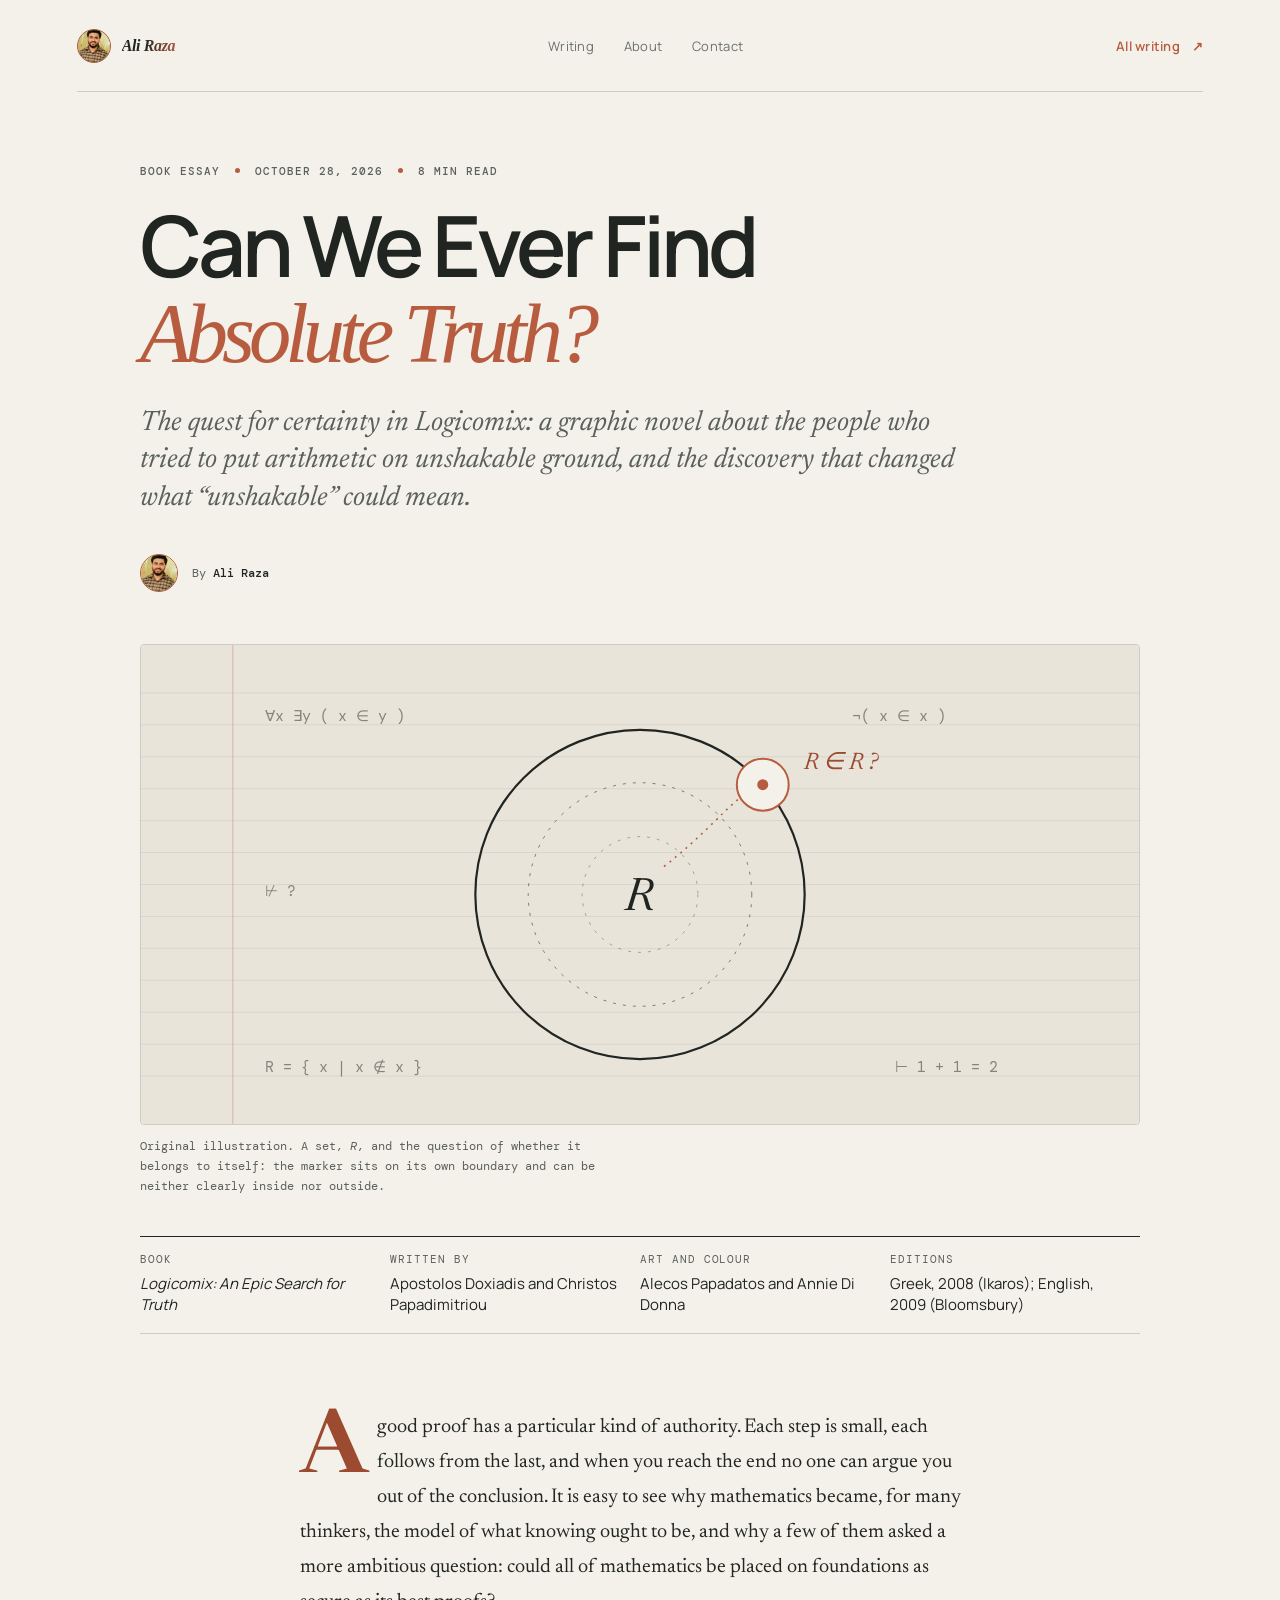
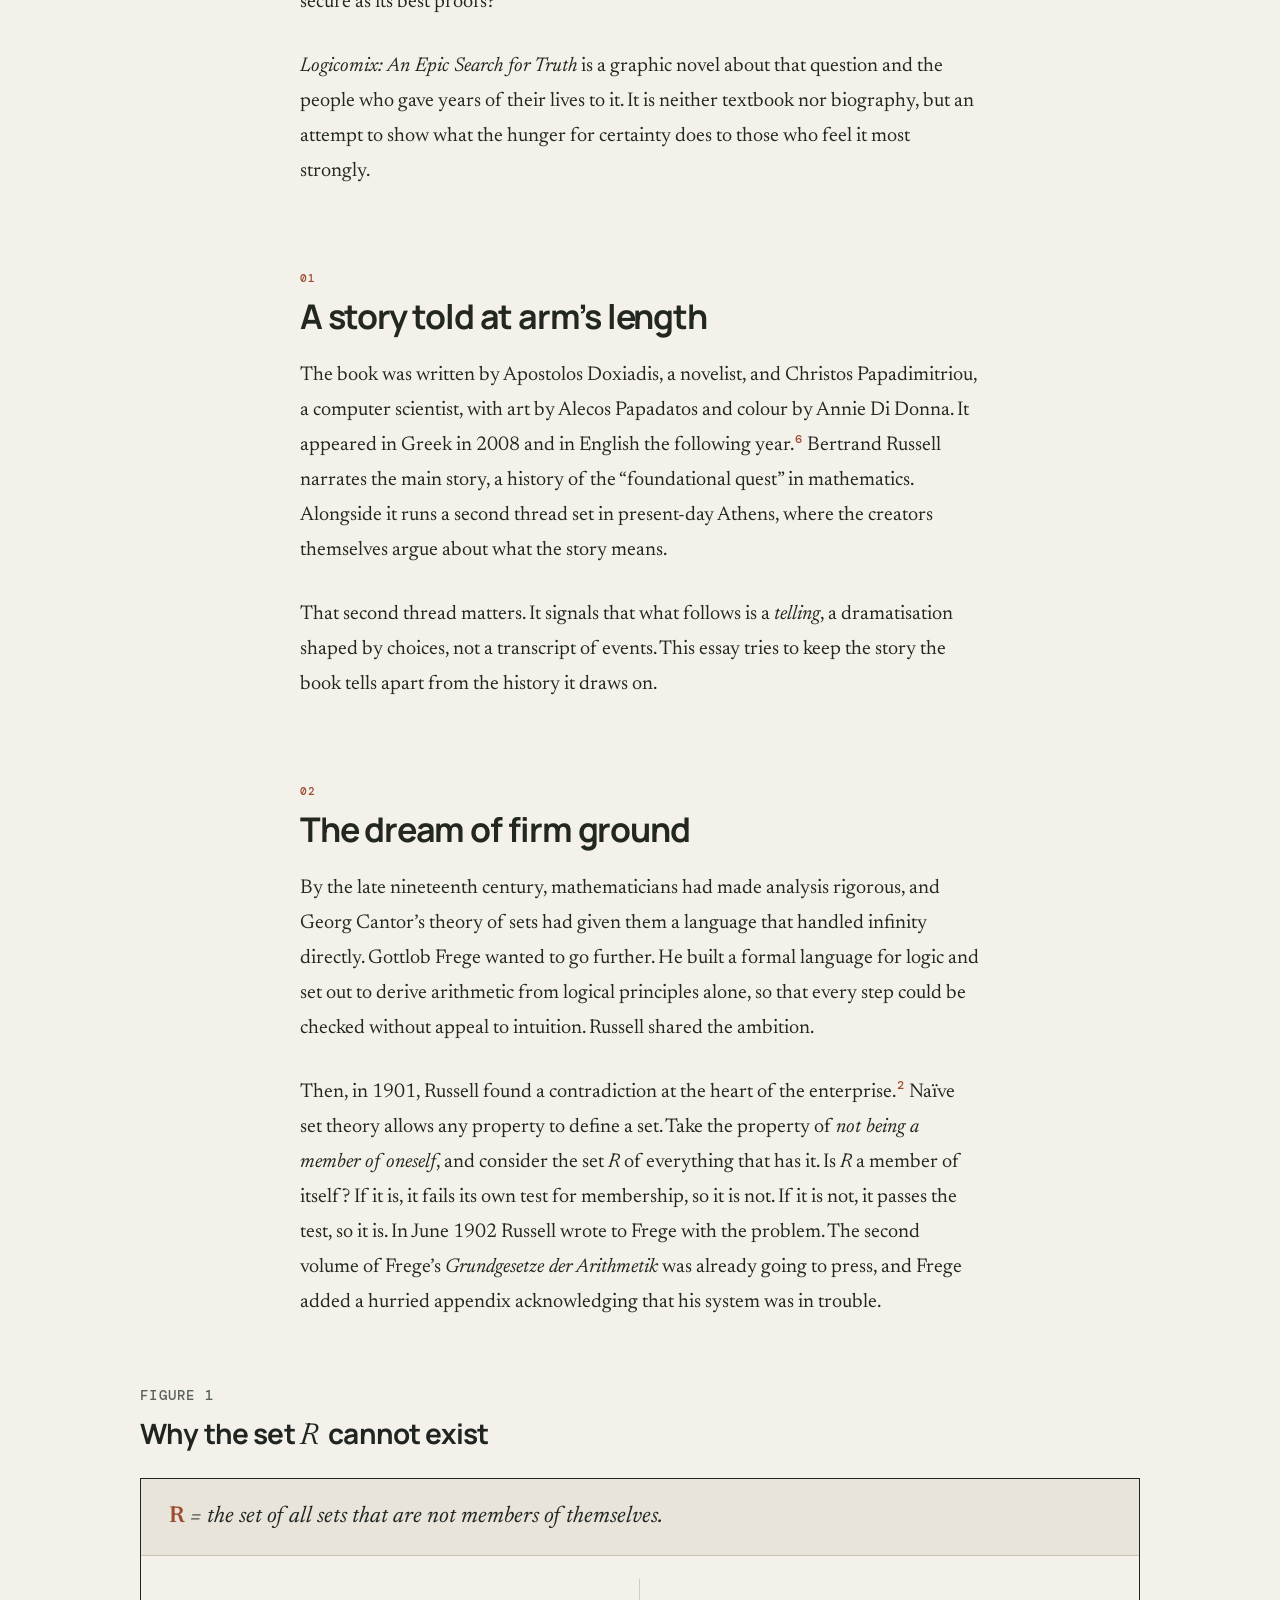
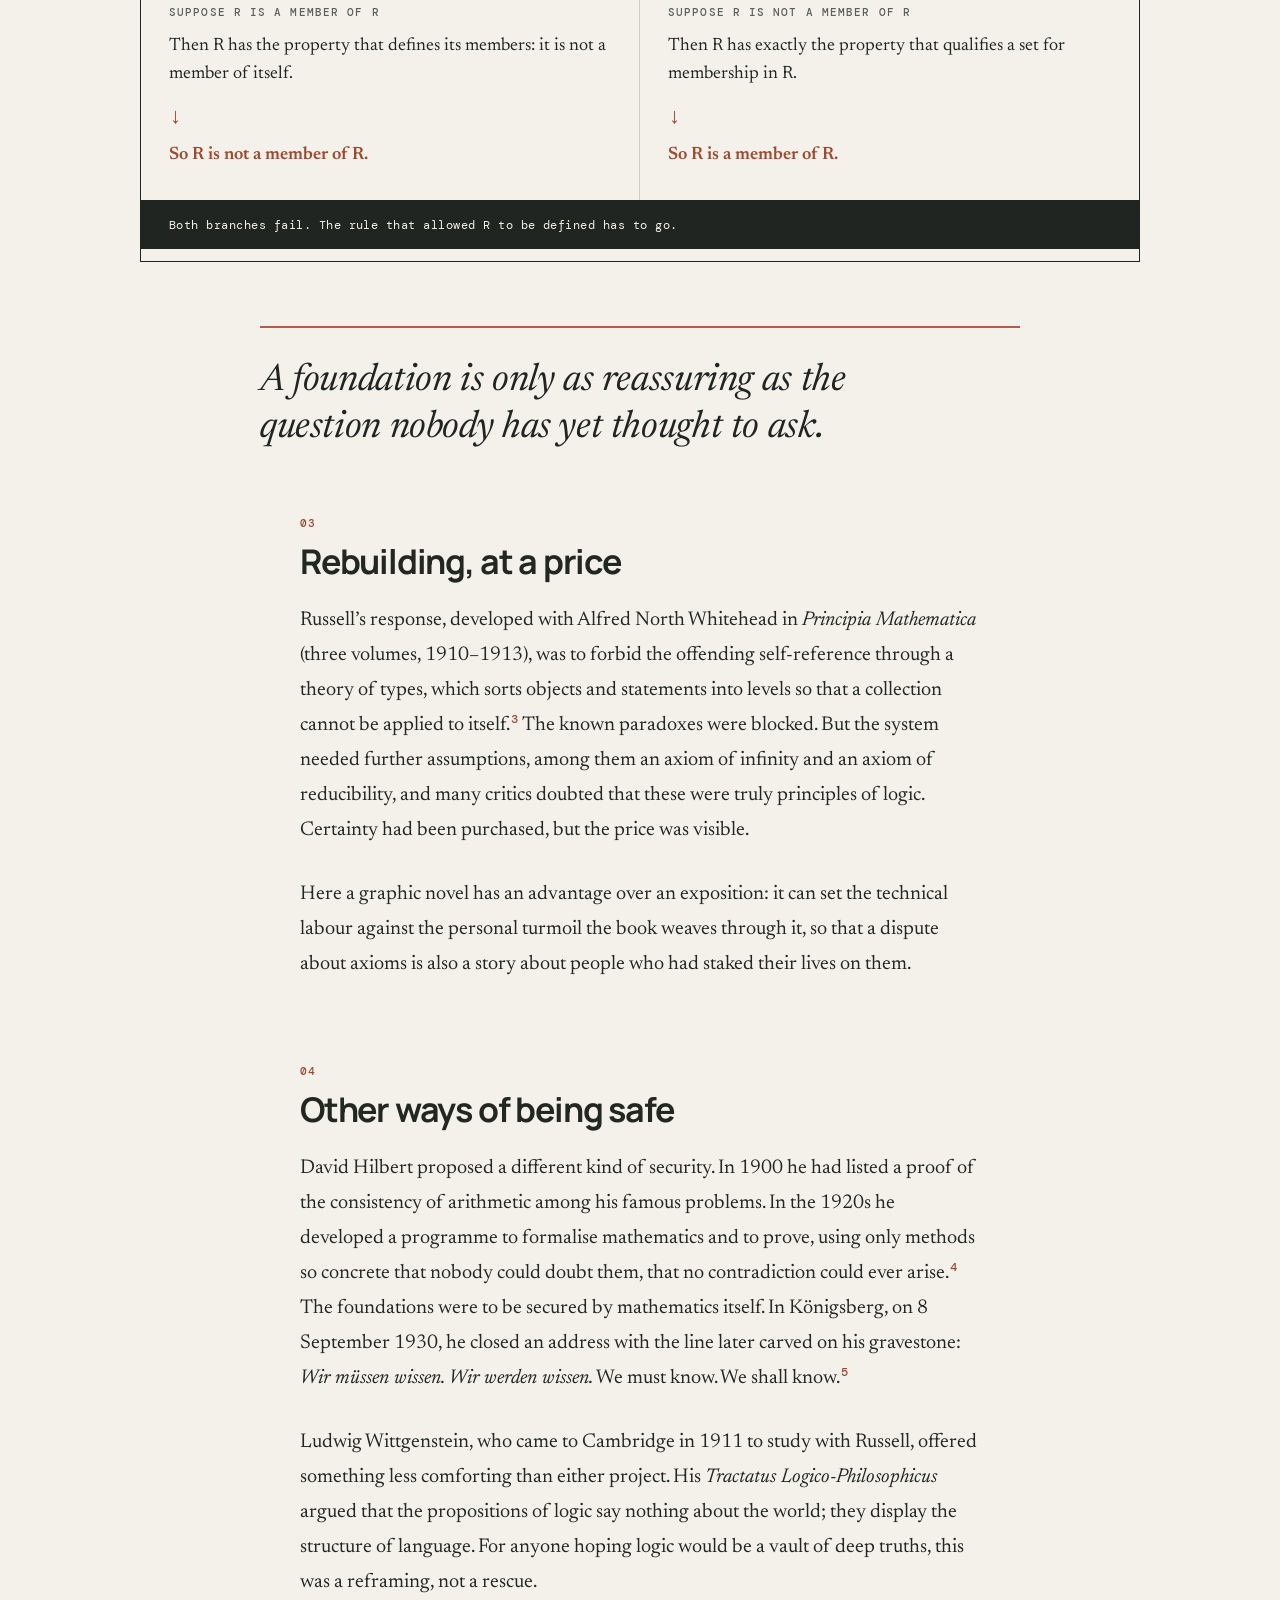
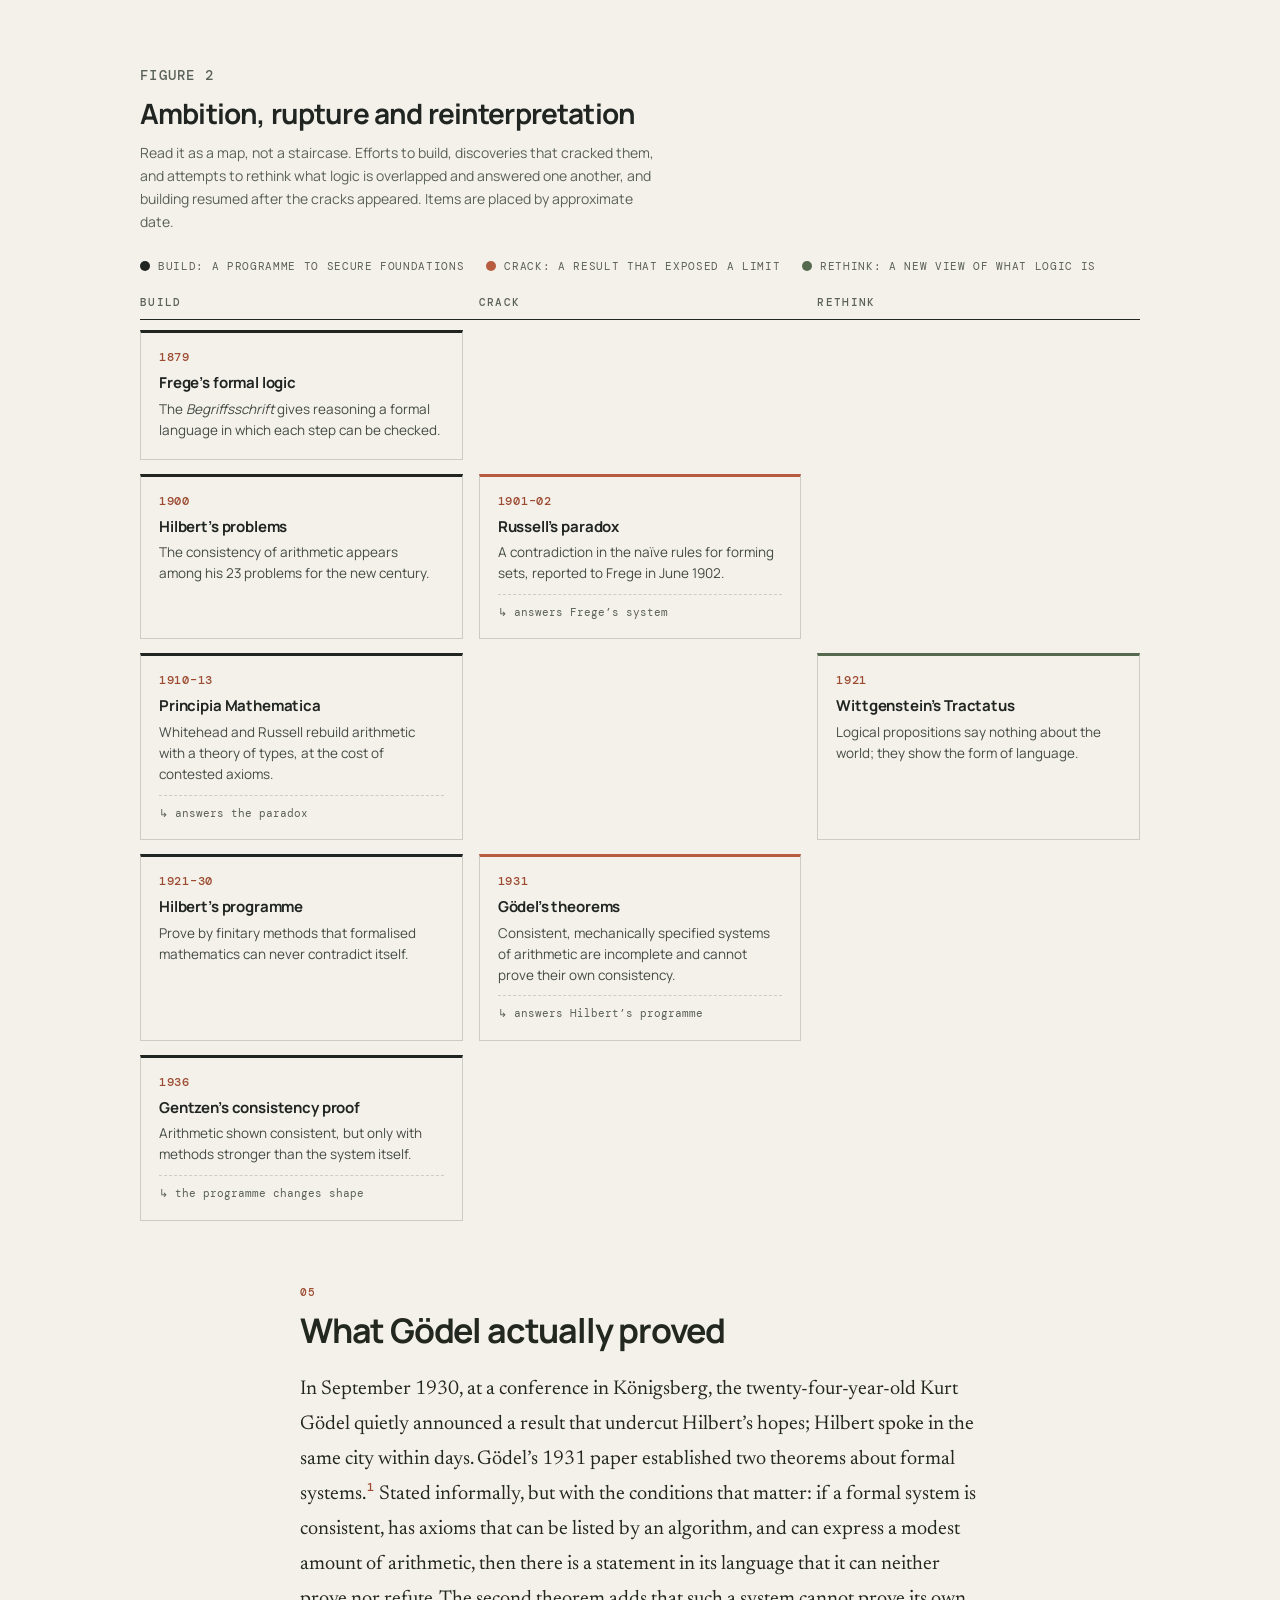
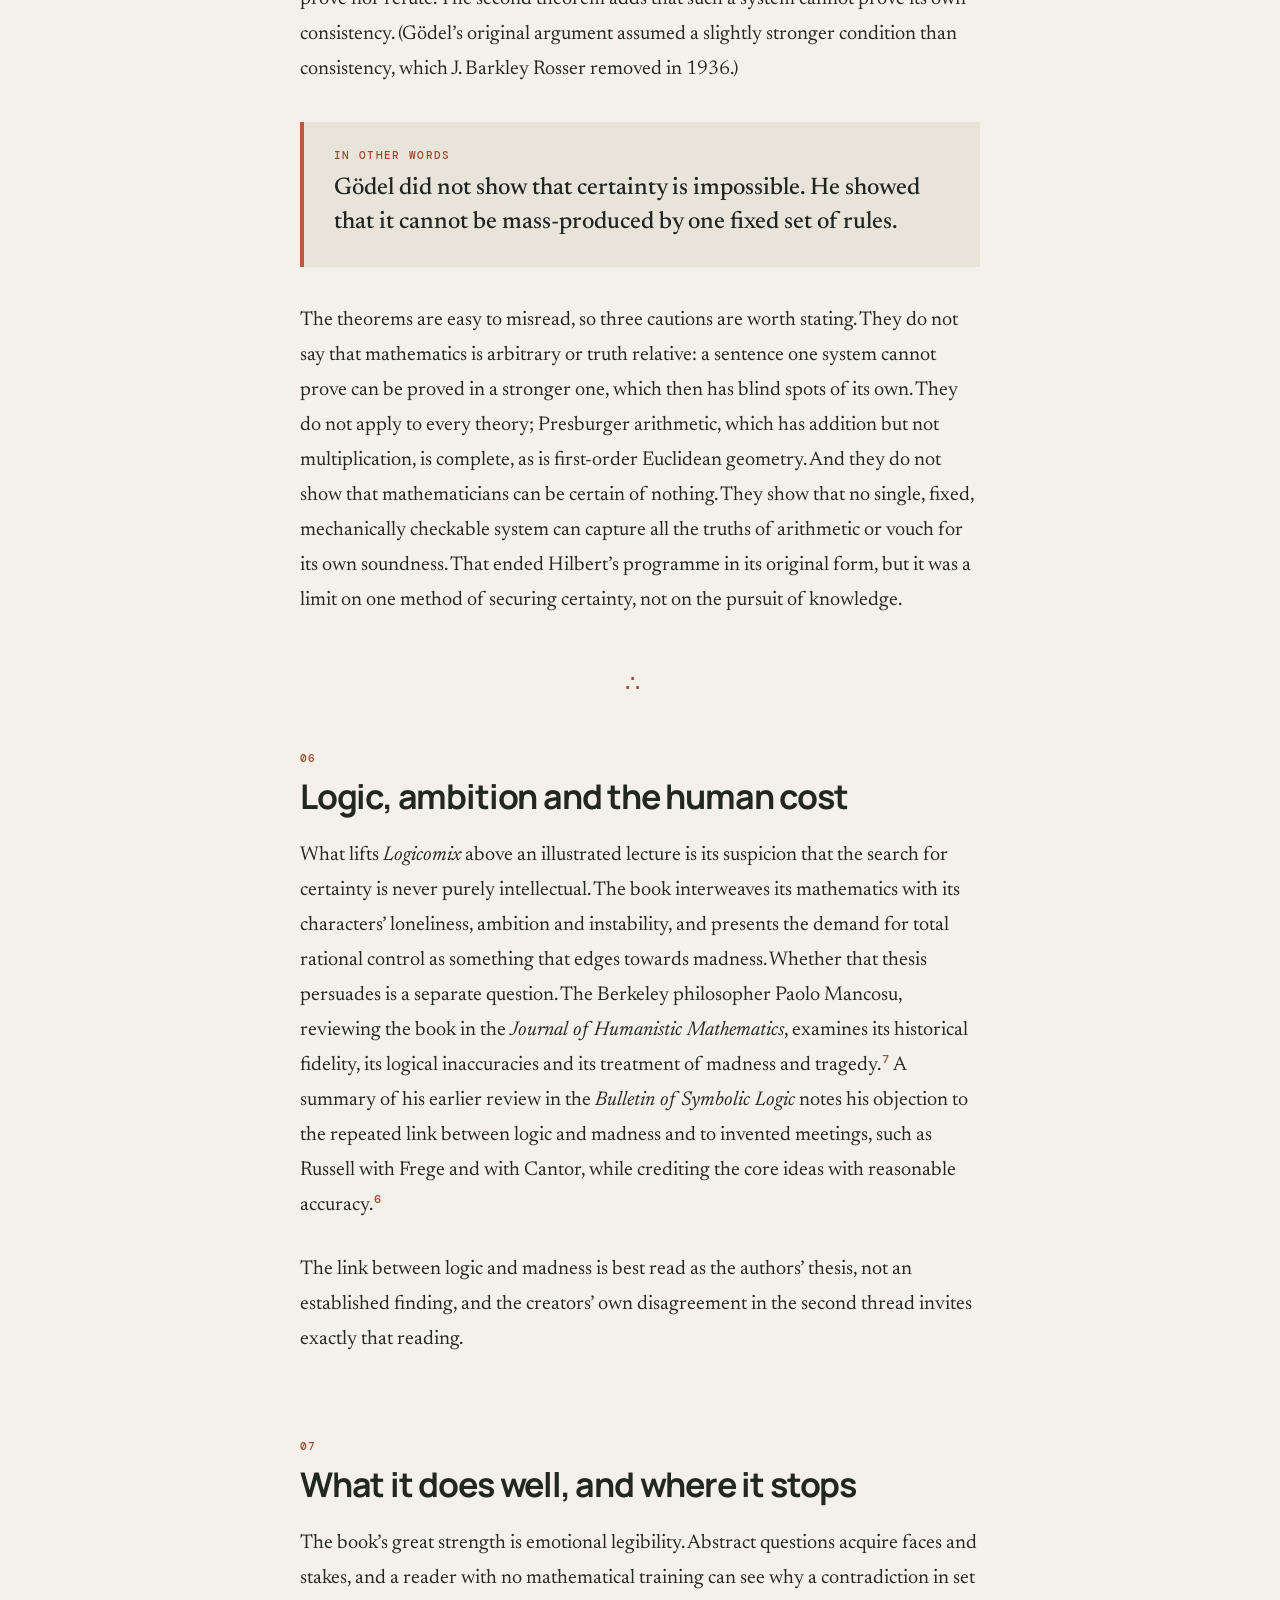
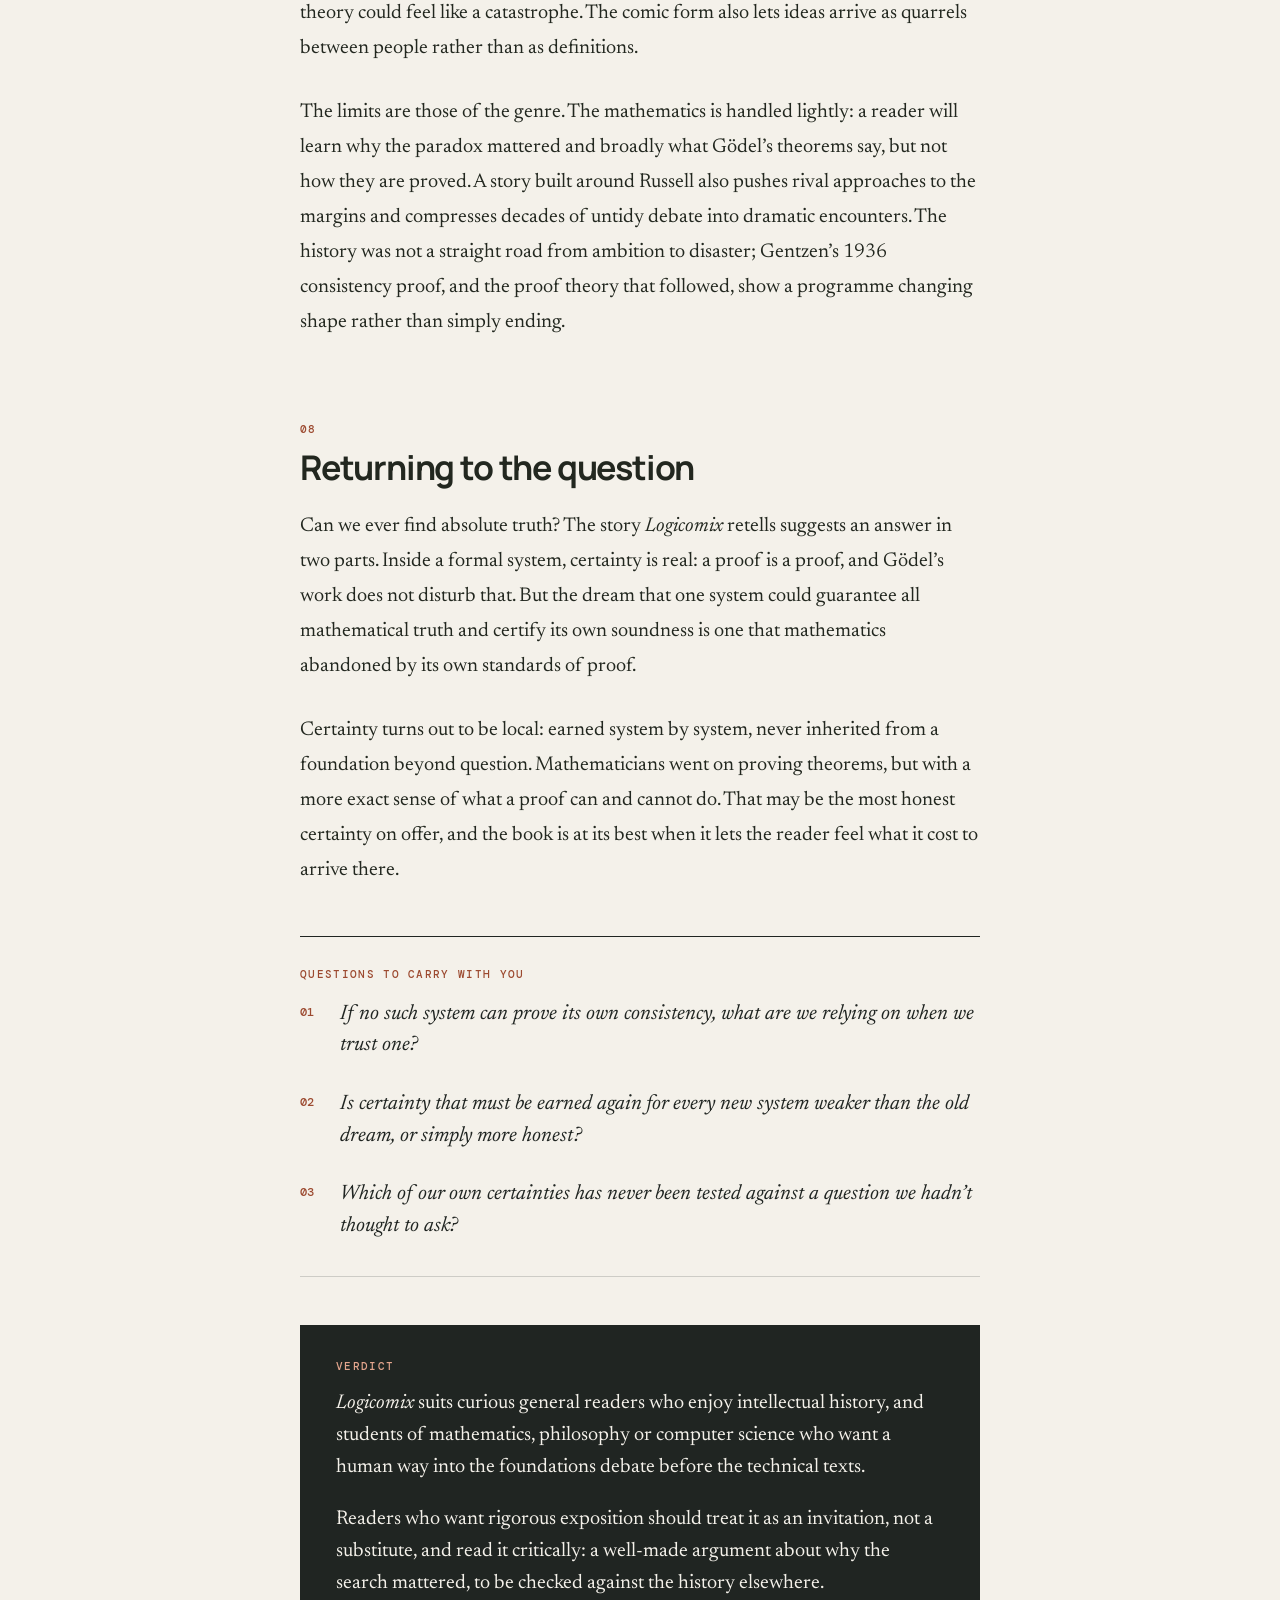
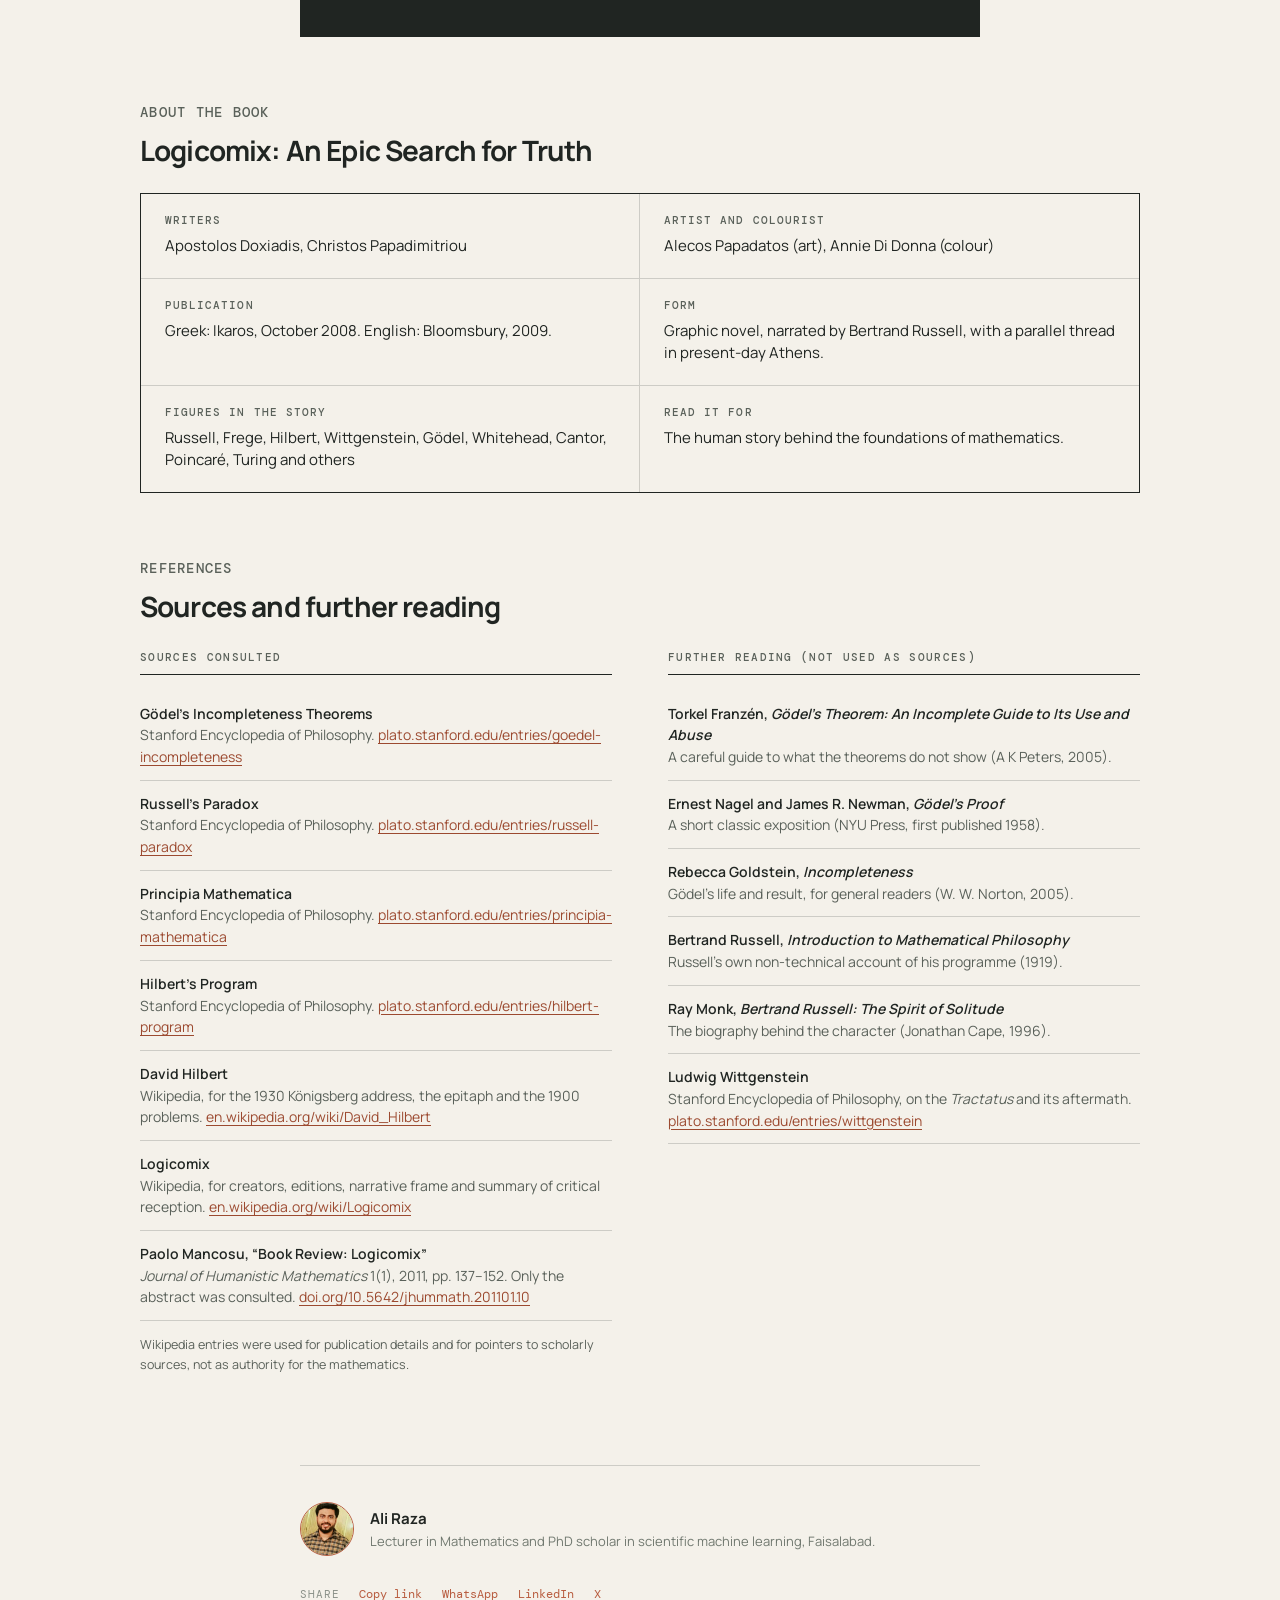
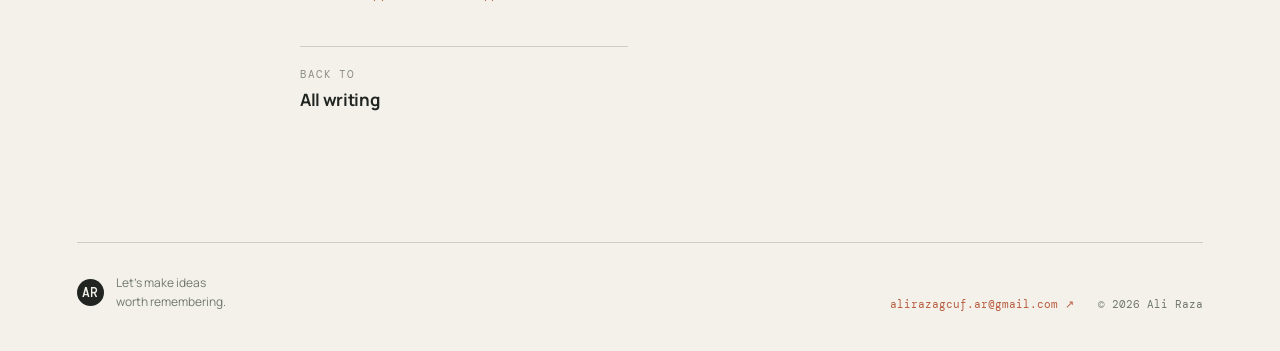
==== writing/logicomix-search-for-truth/index.html @ 03c81878 "Add reading view, first essay (Logicomix), and fix publishing - Dedicated reading page with shareabl" ====
<!doctype html>
<html lang="en">
<head>
  <meta charset="UTF-8" />
  <meta name="viewport" content="width=device-width, initial-scale=1.0" />
  <title>Can We Ever Find Absolute Truth? The Quest for Certainty in Logicomix | Ali Raza</title>
  <meta name="description" content="An essay on Logicomix: how the search for unshakable foundations in mathematics led from Frege and Russell to Hilbert and Gödel, and what the story says about certainty." />
  <meta name="author" content="Ali Raza" />
  <link rel="canonical" href="https://alirazatech.me/writing/logicomix-search-for-truth/" />
  <meta property="og:type" content="article" />
  <meta property="og:site_name" content="Ali Raza" />
  <meta property="og:title" content="Can We Ever Find Absolute Truth? The Quest for Certainty in Logicomix" />
  <meta property="og:description" content="How the search for unshakable foundations in mathematics led from Frege and Russell to Hilbert and Gödel, and what the story says about certainty." />
  <meta property="og:url" content="https://alirazatech.me/writing/logicomix-search-for-truth/" />
  <meta property="og:image" content="https://alirazatech.me/writing/logicomix-search-for-truth/og.png" />
  <meta property="og:image:width" content="1200" />
  <meta property="og:image:height" content="630" />
  <meta property="og:image:alt" content="A large circle labelled R with a small marker sitting exactly on its boundary, beside the title of the essay." />
  <meta property="article:published_time" content="2026-10-28" />
  <meta property="article:author" content="Ali Raza" />
  <meta name="twitter:card" content="summary_large_image" />
  <meta name="twitter:title" content="Can We Ever Find Absolute Truth? The Quest for Certainty in Logicomix" />
  <meta name="twitter:description" content="How the search for unshakable foundations in mathematics led from Frege and Russell to Hilbert and Gödel, and what the story says about certainty." />
  <meta name="twitter:image" content="https://alirazatech.me/writing/logicomix-search-for-truth/og.png" />
  <script type="application/ld+json">
  {
    "@context": "https://schema.org",
    "@type": "Article",
    "headline": "Can We Ever Find Absolute Truth? The Quest for Certainty in Logicomix",
    "description": "An essay on Logicomix and the search for firm foundations in mathematics.",
    "datePublished": "2026-10-28",
    "inLanguage": "en",
    "author": { "@type": "Person", "name": "Ali Raza", "url": "https://alirazatech.me/" },
    "image": "https://alirazatech.me/writing/logicomix-search-for-truth/og.png",
    "mainEntityOfPage": "https://alirazatech.me/writing/logicomix-search-for-truth/",
    "about": {
      "@type": "Book",
      "name": "Logicomix: An Epic Search for Truth",
      "author": [
        { "@type": "Person", "name": "Apostolos Doxiadis" },
        { "@type": "Person", "name": "Christos Papadimitriou" }
      ]
    }
  }
  </script>
  <link rel="preconnect" href="https://fonts.googleapis.com" />
  <link rel="preconnect" href="https://fonts.gstatic.com" crossorigin />
  <link href="https://fonts.googleapis.com/css2?family=DM+Mono:wght@400;500&family=Manrope:wght@400;500;600;700&family=Newsreader:ital,opsz,wght@0,6..72,400;0,6..72,500;0,6..72,600;1,6..72,400;1,6..72,500&display=swap" rel="stylesheet" />
  <link rel="stylesheet" href="../../styles.css" />
  <link rel="stylesheet" href="../essay.css" />
</head>
<body>
  <a class="skip-link" href="#essay-article">Skip to the essay</a>
  <div class="read-progress" id="read-progress" aria-hidden="true"></div>
  <div class="page-shell">
    <header class="site-header">
      <a class="wordmark" href="../../" aria-label="Ali Raza home"><span class="header-avatar"><img src="../../profile.jpeg" alt="" /></span><span class="wordmark-name">Ali Raza</span></a>
      <nav class="site-nav" aria-label="Main navigation">
        <a href="../../#writing" aria-current="page">Writing</a>
        <a href="../../#about">About</a>
        <a href="../../#contact">Contact</a>
      </nav>
      <a class="header-link" href="../../#writing"><span>All writing</span><span aria-hidden="true">↗</span></a>
    </header>

    <main>
      <article class="essay" id="essay-article">
        <header class="essay-hero">
          <p class="eyebrow">Book essay <span class="dot"></span> <time datetime="2026-10-28">October 28, 2026</time> <span class="dot"></span> 8 min read</p>
          <h1>Can We Ever Find <em>Absolute Truth?</em></h1>
          <p class="essay-sub">The quest for certainty in <cite>Logicomix</cite>: a graphic novel about the people who tried to put arithmetic on unshakable ground, and the discovery that changed what “unshakable” could mean.</p>
          <div class="byline"><img src="../../profile.jpeg" alt="" /><span>By <strong>Ali Raza</strong></span></div>

          <figure class="essay-cover">
            <svg viewBox="0 0 1000 480" role="img" aria-labelledby="cover-title cover-desc" xmlns="http://www.w3.org/2000/svg">
              <title id="cover-title">A circle representing a set, with a small marker sitting exactly on its boundary</title>
              <desc id="cover-desc">An original illustration of Russell's paradox. A large ink-coloured circle stands for the set of all sets that are not members of themselves. A small rust-coloured ring sits on its edge, neither inside nor outside, beside the question: does the set belong to itself?</desc>
              <rect width="1000" height="480" fill="#e9e4da" />
              <g stroke="#202522" stroke-opacity=".08">
                <line x1="0" y1="48" x2="1000" y2="48" /><line x1="0" y1="80" x2="1000" y2="80" /><line x1="0" y1="112" x2="1000" y2="112" /><line x1="0" y1="144" x2="1000" y2="144" /><line x1="0" y1="176" x2="1000" y2="176" /><line x1="0" y1="208" x2="1000" y2="208" /><line x1="0" y1="240" x2="1000" y2="240" /><line x1="0" y1="272" x2="1000" y2="272" /><line x1="0" y1="304" x2="1000" y2="304" /><line x1="0" y1="336" x2="1000" y2="336" /><line x1="0" y1="368" x2="1000" y2="368" /><line x1="0" y1="400" x2="1000" y2="400" /><line x1="0" y1="432" x2="1000" y2="432" />
              </g>
              <line x1="92" y1="0" x2="92" y2="480" stroke="#b85c3f" stroke-opacity=".35" />
              <g font-family="DM Mono, monospace" font-size="15" fill="#202522" fill-opacity=".5">
                <text x="124" y="76">∀x ∃y ( x ∈ y )</text>
                <text x="712" y="76">¬( x ∈ x )</text>
                <text x="124" y="428">R = { x | x ∉ x }</text>
                <text x="756" y="428">⊢ 1 + 1 = 2</text>
                <text x="124" y="252">⊬ ?</text>
              </g>
              <circle cx="500" cy="250" r="165" fill="none" stroke="#202522" stroke-width="2.2" />
              <circle cx="500" cy="250" r="112" fill="none" stroke="#202522" stroke-opacity=".55" stroke-dasharray="3 7" />
              <circle cx="500" cy="250" r="58" fill="none" stroke="#202522" stroke-opacity=".35" stroke-dasharray="3 7" />
              <text x="500" y="266" text-anchor="middle" font-family="Newsreader, Georgia, serif" font-style="italic" font-size="46" fill="#202522">R</text>
              <path d="M 524 222 C 562 192, 578 172, 599 154" fill="none" stroke="#b85c3f" stroke-width="1.6" stroke-dasharray="2 5" />
              <circle cx="623" cy="140" r="26" fill="#f4f1ea" stroke="#b85c3f" stroke-width="2" />
              <circle cx="623" cy="140" r="5.5" fill="#b85c3f" />
              <text x="664" y="124" font-family="Newsreader, Georgia, serif" font-style="italic" font-size="24" fill="#9c4a30">R ∈ R ?</text>
            </svg>
            <figcaption>Original illustration. A set, <em>R</em>, and the question of whether it belongs to itself: the marker sits on its own boundary and can be neither clearly inside nor outside.</figcaption>
          </figure>

          <dl class="book-strip" aria-label="Book information">
            <div><dt>Book</dt><dd><cite>Logicomix: An Epic Search for Truth</cite></dd></div>
            <div><dt>Written by</dt><dd>Apostolos Doxiadis and Christos Papadimitriou</dd></div>
            <div><dt>Art and colour</dt><dd>Alecos Papadatos and Annie Di Donna</dd></div>
            <div><dt>Editions</dt><dd>Greek, 2008 (Ikaros); English, 2009 (Bloomsbury)</dd></div>
          </dl>
        </header>

        <div class="prose">
          <p class="opening">A good proof has a particular kind of authority. Each step is small, each follows from the last, and when you reach the end no one can argue you out of the conclusion. It is easy to see why mathematics became, for many thinkers, the model of what knowing ought to be, and why a few of them asked a more ambitious question: could all of mathematics be placed on foundations as secure as its best proofs?</p>
          <p><cite>Logicomix: An Epic Search for Truth</cite> is a graphic novel about that question and the people who gave years of their lives to it. It is neither textbook nor biography, but an attempt to show what the hunger for certainty does to those who feel it most strongly.</p>

          <h2>A story told at arm’s length</h2>
          <p>The book was written by Apostolos Doxiadis, a novelist, and Christos Papadimitriou, a computer scientist, with art by Alecos Papadatos and colour by Annie Di Donna. It appeared in Greek in 2008 and in English the following year.<sup><a href="#src-6" id="ref-6">6</a></sup> Bertrand Russell narrates the main story, a history of the “foundational quest” in mathematics. Alongside it runs a second thread set in present-day Athens, where the creators themselves argue about what the story means.</p>
          <p>That second thread matters. It signals that what follows is a <em>telling</em>, a dramatisation shaped by choices, not a transcript of events. This essay tries to keep the story the book tells apart from the history it draws on.</p>

          <h2>The dream of firm ground</h2>
          <p>By the late nineteenth century, mathematicians had made analysis rigorous, and Georg Cantor’s theory of sets had given them a language that handled infinity directly. Gottlob Frege wanted to go further. He built a formal language for logic and set out to derive arithmetic from logical principles alone, so that every step could be checked without appeal to intuition. Russell shared the ambition.</p>
          <p>Then, in 1901, Russell found a contradiction at the heart of the enterprise.<sup><a href="#src-2" id="ref-2">2</a></sup> Naïve set theory allows any property to define a set. Take the property of <em>not being a member of oneself</em>, and consider the set <em>R</em> of everything that has it. Is <em>R</em> a member of itself? If it is, it fails its own test for membership, so it is not. If it is not, it passes the test, so it is. In June 1902 Russell wrote to Frege with the problem. The second volume of Frege’s <em>Grundgesetze der Arithmetik</em> was already going to press, and Frege added a hurried appendix acknowledging that his system was in trouble.</p>
        </div>

        <figure class="wide" aria-labelledby="paradox-title">
          <div class="fig-head">
            <p class="eyebrow">Figure 1</p>
            <h3 id="paradox-title">Why the set <em>R</em> cannot exist</h3>
          </div>
          <div class="paradox">
            <p class="definition"><strong>R</strong> = the set of all sets that are <em>not</em> members of themselves.</p>
            <div class="case">
              <span class="label">Suppose R is a member of R</span>
              <p>Then R has the property that defines its members: it is not a member of itself.</p>
              <span class="arrow" aria-hidden="true">↓</span>
              <p class="result">So R is not a member of R.</p>
            </div>
            <div class="case">
              <span class="label">Suppose R is not a member of R</span>
              <p>Then R has exactly the property that qualifies a set for membership in R.</p>
              <span class="arrow" aria-hidden="true">↓</span>
              <p class="result">So R is a member of R.</p>
            </div>
            <p class="verdict-line">Both branches fail. The rule that allowed R to be defined has to go.</p>
          </div>
        </figure>

        <blockquote class="pull">
          <p>A foundation is only as reassuring as the question nobody has yet thought to ask.</p>
        </blockquote>

        <div class="prose">
          <h2>Rebuilding, at a price</h2>
          <p>Russell’s response, developed with Alfred North Whitehead in <em>Principia Mathematica</em> (three volumes, 1910–1913), was to forbid the offending self-reference through a theory of types, which sorts objects and statements into levels so that a collection cannot be applied to itself.<sup><a href="#src-3" id="ref-3">3</a></sup> The known paradoxes were blocked. But the system needed further assumptions, among them an axiom of infinity and an axiom of reducibility, and many critics doubted that these were truly principles of logic. Certainty had been purchased, but the price was visible.</p>
          <p>Here a graphic novel has an advantage over an exposition: it can set the technical labour against the personal turmoil the book weaves through it, so that a dispute about axioms is also a story about people who had staked their lives on them.</p>

          <h2>Other ways of being safe</h2>
          <p>David Hilbert proposed a different kind of security. In 1900 he had listed a proof of the consistency of arithmetic among his famous problems. In the 1920s he developed a programme to formalise mathematics and to prove, using only methods so concrete that nobody could doubt them, that no contradiction could ever arise.<sup><a href="#src-4" id="ref-4">4</a></sup> The foundations were to be secured by mathematics itself. In Königsberg, on 8 September 1930, he closed an address with the line later carved on his gravestone: <em>Wir müssen wissen. Wir werden wissen.</em> We must know. We shall know.<sup><a href="#src-5" id="ref-5">5</a></sup></p>
          <p>Ludwig Wittgenstein, who came to Cambridge in 1911 to study with Russell, offered something less comforting than either project. His <em>Tractatus Logico-Philosophicus</em> argued that the propositions of logic say nothing about the world; they display the structure of language. For anyone hoping logic would be a vault of deep truths, this was a reframing, not a rescue.</p>
        </div>

        <figure class="wide" aria-labelledby="map-title">
          <div class="fig-head">
            <p class="eyebrow">Figure 2</p>
            <h3 id="map-title">Ambition, rupture and reinterpretation</h3>
            <p>Read it as a map, not a staircase. Efforts to build, discoveries that cracked them, and attempts to rethink what logic is overlapped and answered one another, and building resumed after the cracks appeared. Items are placed by approximate date.</p>
          </div>
          <ul class="map-legend" aria-label="Legend">
            <li><i style="background:#202522"></i>Build: a programme to secure foundations</li>
            <li><i style="background:#b85c3f"></i>Crack: a result that exposed a limit</li>
            <li><i style="background:#55694f"></i>Rethink: a new view of what logic is</li>
          </ul>
          <div class="map-cols" aria-hidden="true"><span>Build</span><span>Crack</span><span>Rethink</span></div>
          <ol class="map-grid">
            <li class="ev build"><div class="ev-card"><span class="chip">Build</span><span class="ev-year">1879</span><strong>Frege’s formal logic</strong><p>The <em>Begriffsschrift</em> gives reasoning a formal language in which each step can be checked.</p></div></li>
            <li class="ev build"><div class="ev-card"><span class="chip">Build</span><span class="ev-year">1900</span><strong>Hilbert’s problems</strong><p>The consistency of arithmetic appears among his 23 problems for the new century.</p></div></li>
            <li class="ev crack"><div class="ev-card"><span class="chip">Crack</span><span class="ev-year">1901–02</span><strong>Russell’s paradox</strong><p>A contradiction in the naïve rules for forming sets, reported to Frege in June 1902.</p><p class="echo">↳ answers Frege’s system</p></div></li>
            <li class="ev build"><div class="ev-card"><span class="chip">Build</span><span class="ev-year">1910–13</span><strong>Principia Mathematica</strong><p>Whitehead and Russell rebuild arithmetic with a theory of types, at the cost of contested axioms.</p><p class="echo">↳ answers the paradox</p></div></li>
            <li class="ev rethink"><div class="ev-card"><span class="chip">Rethink</span><span class="ev-year">1921</span><strong>Wittgenstein’s Tractatus</strong><p>Logical propositions say nothing about the world; they show the form of language.</p></div></li>
            <li class="ev build"><div class="ev-card"><span class="chip">Build</span><span class="ev-year">1921–30</span><strong>Hilbert’s programme</strong><p>Prove by finitary methods that formalised mathematics can never contradict itself.</p></div></li>
            <li class="ev crack"><div class="ev-card"><span class="chip">Crack</span><span class="ev-year">1931</span><strong>Gödel’s theorems</strong><p>Consistent, mechanically specified systems of arithmetic are incomplete and cannot prove their own consistency.</p><p class="echo">↳ answers Hilbert’s programme</p></div></li>
            <li class="ev build"><div class="ev-card"><span class="chip">Build</span><span class="ev-year">1936</span><strong>Gentzen’s consistency proof</strong><p>Arithmetic shown consistent, but only with methods stronger than the system itself.</p><p class="echo">↳ the programme changes shape</p></div></li>
          </ol>
        </figure>

        <div class="prose">
          <h2>What Gödel actually proved</h2>
          <p>In September 1930, at a conference in Königsberg, the twenty-four-year-old Kurt Gödel quietly announced a result that undercut Hilbert’s hopes; Hilbert spoke in the same city within days. Gödel’s 1931 paper established two theorems about formal systems.<sup><a href="#src-1" id="ref-1">1</a></sup> Stated informally, but with the conditions that matter: if a formal system is consistent, has axioms that can be listed by an algorithm, and can express a modest amount of arithmetic, then there is a statement in its language that it can neither prove nor refute. The second theorem adds that such a system cannot prove its own consistency. (Gödel’s original argument assumed a slightly stronger condition than consistency, which J. Barkley Rosser removed in 1936.)</p>
        </div>

        <aside class="key-idea">
          <span class="label">In other words</span>
          <p>Gödel did not show that certainty is impossible. He showed that it cannot be mass-produced by one fixed set of rules.</p>
        </aside>

        <div class="prose">
          <p>The theorems are easy to misread, so three cautions are worth stating. They do not say that mathematics is arbitrary or truth relative: a sentence one system cannot prove can be proved in a stronger one, which then has blind spots of its own. They do not apply to every theory; Presburger arithmetic, which has addition but not multiplication, is complete, as is first-order Euclidean geometry. And they do not show that mathematicians can be certain of nothing. They show that no single, fixed, mechanically checkable system can capture all the truths of arithmetic or vouch for its own soundness. That ended Hilbert’s programme in its original form, but it was a limit on one method of securing certainty, not on the pursuit of knowledge.</p>
        </div>

        <div class="break" role="separator" aria-hidden="true">∴</div>

        <div class="prose">
          <h2>Logic, ambition and the human cost</h2>
          <p>What lifts <cite>Logicomix</cite> above an illustrated lecture is its suspicion that the search for certainty is never purely intellectual. The book interweaves its mathematics with its characters’ loneliness, ambition and instability, and presents the demand for total rational control as something that edges towards madness. Whether that thesis persuades is a separate question. The Berkeley philosopher Paolo Mancosu, reviewing the book in the <em>Journal of Humanistic Mathematics</em>, examines its historical fidelity, its logical inaccuracies and its treatment of madness and tragedy.<sup><a href="#src-7" id="ref-7">7</a></sup> A summary of his earlier review in the <em>Bulletin of Symbolic Logic</em> notes his objection to the repeated link between logic and madness and to invented meetings, such as Russell with Frege and with Cantor, while crediting the core ideas with reasonable accuracy.<sup><a href="#src-6" id="ref-6b">6</a></sup></p>
          <p>The link between logic and madness is best read as the authors’ thesis, not an established finding, and the creators’ own disagreement in the second thread invites exactly that reading.</p>

          <h2>What it does well, and where it stops</h2>
          <p>The book’s great strength is emotional legibility. Abstract questions acquire faces and stakes, and a reader with no mathematical training can see why a contradiction in set theory could feel like a catastrophe. The comic form also lets ideas arrive as quarrels between people rather than as definitions.</p>
          <p>The limits are those of the genre. The mathematics is handled lightly: a reader will learn why the paradox mattered and broadly what Gödel’s theorems say, but not how they are proved. A story built around Russell also pushes rival approaches to the margins and compresses decades of untidy debate into dramatic encounters. The history was not a straight road from ambition to disaster; Gentzen’s 1936 consistency proof, and the proof theory that followed, show a programme changing shape rather than simply ending.</p>

          <h2>Returning to the question</h2>
          <p>Can we ever find absolute truth? The story <cite>Logicomix</cite> retells suggests an answer in two parts. Inside a formal system, certainty is real: a proof is a proof, and Gödel’s work does not disturb that. But the dream that one system could guarantee all mathematical truth and certify its own soundness is one that mathematics abandoned by its own standards of proof.</p>
          <p>Certainty turns out to be local: earned system by system, never inherited from a foundation beyond question. Mathematicians went on proving theorems, but with a more exact sense of what a proof can and cannot do. That may be the most honest certainty on offer, and the book is at its best when it lets the reader feel what it cost to arrive there.</p>
        </div>

        <aside class="reflect" aria-labelledby="reflect-title">
          <h3 id="reflect-title">Questions to carry with you</h3>
          <ol>
            <li>If no such system can prove its own consistency, what are we relying on when we trust one?</li>
            <li>Is certainty that must be earned again for every new system weaker than the old dream, or simply more honest?</li>
            <li>Which of our own certainties has never been tested against a question we hadn’t thought to ask?</li>
          </ol>
        </aside>

        <aside class="verdict" aria-labelledby="verdict-title">
          <span class="label" id="verdict-title">Verdict</span>
          <p><cite>Logicomix</cite> suits curious general readers who enjoy intellectual history, and students of mathematics, philosophy or computer science who want a human way into the foundations debate before the technical texts.</p>
          <p>Readers who want rigorous exposition should treat it as an invitation, not a substitute, and read it critically: a well-made argument about why the search mattered, to be checked against the history elsewhere.</p>
        </aside>

        <section class="wide" aria-labelledby="book-title">
          <div class="fig-head">
            <p class="eyebrow">About the book</p>
            <h3 id="book-title">Logicomix: An Epic Search for Truth</h3>
          </div>
          <dl class="book-card">
            <div><dt>Writers</dt><dd>Apostolos Doxiadis, Christos Papadimitriou</dd></div>
            <div><dt>Artist and colourist</dt><dd>Alecos Papadatos (art), Annie Di Donna (colour)</dd></div>
            <div><dt>Publication</dt><dd>Greek: Ikaros, October 2008. English: Bloomsbury, 2009.</dd></div>
            <div><dt>Form</dt><dd>Graphic novel, narrated by Bertrand Russell, with a parallel thread in present-day Athens.</dd></div>
            <div><dt>Figures in the story</dt><dd>Russell, Frege, Hilbert, Wittgenstein, Gödel, Whitehead, Cantor, Poincaré, Turing and others</dd></div>
            <div><dt>Read it for</dt><dd>The human story behind the foundations of mathematics.</dd></div>
          </dl>
        </section>

        <section class="wide" aria-labelledby="sources-title">
          <div class="fig-head">
            <p class="eyebrow">References</p>
            <h3 id="sources-title">Sources and further reading</h3>
          </div>
          <div class="refs">
            <div>
              <h3>Sources consulted</h3>
              <ol>
                <li id="src-1"><b>Gödel’s Incompleteness Theorems</b><span>Stanford Encyclopedia of Philosophy.</span> <a href="https://plato.stanford.edu/entries/goedel-incompleteness/" rel="noopener">plato.stanford.edu/entries/goedel-incompleteness</a></li>
                <li id="src-2"><b>Russell’s Paradox</b><span>Stanford Encyclopedia of Philosophy.</span> <a href="https://plato.stanford.edu/entries/russell-paradox/" rel="noopener">plato.stanford.edu/entries/russell-paradox</a></li>
                <li id="src-3"><b>Principia Mathematica</b><span>Stanford Encyclopedia of Philosophy.</span> <a href="https://plato.stanford.edu/entries/principia-mathematica/" rel="noopener">plato.stanford.edu/entries/principia-mathematica</a></li>
                <li id="src-4"><b>Hilbert’s Program</b><span>Stanford Encyclopedia of Philosophy.</span> <a href="https://plato.stanford.edu/entries/hilbert-program/" rel="noopener">plato.stanford.edu/entries/hilbert-program</a></li>
                <li id="src-5"><b>David Hilbert</b><span>Wikipedia, for the 1930 Königsberg address, the epitaph and the 1900 problems.</span> <a href="https://en.wikipedia.org/wiki/David_Hilbert" rel="noopener">en.wikipedia.org/wiki/David_Hilbert</a></li>
                <li id="src-6"><b>Logicomix</b><span>Wikipedia, for creators, editions, narrative frame and summary of critical reception.</span> <a href="https://en.wikipedia.org/wiki/Logicomix" rel="noopener">en.wikipedia.org/wiki/Logicomix</a></li>
                <li id="src-7"><b>Paolo Mancosu, “Book Review: Logicomix”</b><span><em>Journal of Humanistic Mathematics</em> 1(1), 2011, pp. 137–152. Only the abstract was consulted.</span> <a href="https://doi.org/10.5642/jhummath.201101.10" rel="noopener">doi.org/10.5642/jhummath.201101.10</a></li>
              </ol>
              <p class="note">Wikipedia entries were used for publication details and for pointers to scholarly sources, not as authority for the mathematics.</p>
            </div>
            <div>
              <h3>Further reading (not used as sources)</h3>
              <ul>
                <li><b>Torkel Franzén, <em>Gödel’s Theorem: An Incomplete Guide to Its Use and Abuse</em></b><span>A careful guide to what the theorems do not show (A K Peters, 2005).</span></li>
                <li><b>Ernest Nagel and James R. Newman, <em>Gödel’s Proof</em></b><span>A short classic exposition (NYU Press, first published 1958).</span></li>
                <li><b>Rebecca Goldstein, <em>Incompleteness</em></b><span>Gödel’s life and result, for general readers (W. W. Norton, 2005).</span></li>
                <li><b>Bertrand Russell, <em>Introduction to Mathematical Philosophy</em></b><span>Russell’s own non-technical account of his programme (1919).</span></li>
                <li><b>Ray Monk, <em>Bertrand Russell: The Spirit of Solitude</em></b><span>The biography behind the character (Jonathan Cape, 1996).</span></li>
                <li><b>Ludwig Wittgenstein</b><span>Stanford Encyclopedia of Philosophy, on the <em>Tractatus</em> and its aftermath.</span> <a href="https://plato.stanford.edu/entries/wittgenstein/" rel="noopener">plato.stanford.edu/entries/wittgenstein</a></li>
              </ul>
            </div>
          </div>
        </section>

        <div class="essay-end">
          <footer class="article-footer">
            <div class="article-author">
              <img src="../../profile.jpeg" alt="" />
              <div><strong>Ali Raza</strong><span>Lecturer in Mathematics and PhD scholar in scientific machine learning, Faisalabad.</span></div>
            </div>
            <div class="article-share">
              <span>Share</span>
              <button type="button" data-share="copy">Copy link</button>
              <a href="https://wa.me/?text=Can%20We%20Ever%20Find%20Absolute%20Truth%3F%20https%3A%2F%2Falirazatech.me%2Fwriting%2Flogicomix-search-for-truth%2F" target="_blank" rel="noopener">WhatsApp</a>
              <a href="https://www.linkedin.com/sharing/share-offsite/?url=https%3A%2F%2Falirazatech.me%2Fwriting%2Flogicomix-search-for-truth%2F" target="_blank" rel="noopener">LinkedIn</a>
              <a href="https://twitter.com/intent/tweet?text=Can%20We%20Ever%20Find%20Absolute%20Truth%3F&amp;url=https%3A%2F%2Falirazatech.me%2Fwriting%2Flogicomix-search-for-truth%2F" target="_blank" rel="noopener">X</a>
            </div>
            <nav class="article-nav" aria-label="More writing">
              <a class="article-nav-newer" href="../../#writing"><span>Back to</span><strong>All writing</strong></a>
            </nav>
          </footer>
        </div>
      </article>
    </main>

    <footer class="site-footer" id="contact">
      <div><span class="footer-mark">AR</span><span>Let’s make ideas<br />worth remembering.</span></div>
      <div class="footer-right">
        <a href="mailto:alirazagcuf.ar@gmail.com">alirazagcuf.ar@gmail.com ↗</a>
        <span>© 2026 Ali Raza</span>
      </div>
    </footer>
  </div>
  <script>
    (function () {
      var bar = document.getElementById("read-progress");
      var article = document.getElementById("essay-article");
      function update() {
        var total = article.offsetHeight - window.innerHeight;
        var done = total > 0 ? Math.min(1, Math.max(0, -article.getBoundingClientRect().top / total)) : 1;
        bar.style.transform = "scaleX(" + done + ")";
      }
      window.addEventListener("scroll", update, { passive: true });
      window.addEventListener("resize", update);
      update();
      var copy = document.querySelector('[data-share="copy"]');
      var url = "https://alirazatech.me/writing/logicomix-search-for-truth/";
      copy.addEventListener("click", function () {
        var done = function () { copy.textContent = "Link copied"; setTimeout(function () { copy.textContent = "Copy link"; }, 2000); };
        if (navigator.clipboard) navigator.clipboard.writeText(url).then(done, function () { window.prompt("Copy this link:", url); });
        else window.prompt("Copy this link:", url);
      });
    })();
  </script>
</body>
</html>
---- styles.css ----
:root {
  --ink: #202522;
  --paper: #f4f1ea;
  --paper-deep: #e9e4da;
  --sage: #a9b8a0;
  --rust: #b85c3f;
  --line: rgba(32, 37, 34, 0.18);
  --mono: "DM Mono", monospace;
  --sans: "Manrope", sans-serif;
}

* { box-sizing: border-box; }
html { scroll-behavior: smooth; }
body { margin: 0; background: var(--paper); color: var(--ink); font-family: var(--sans); }
a { color: inherit; text-decoration: none; }
.page-shell { max-width: 1440px; margin: 0 auto; padding: 0 6vw; overflow: hidden; }
.site-header { display: flex; align-items: center; justify-content: space-between; height: 92px; border-bottom: 1px solid var(--line); font-size: 13px; letter-spacing: .02em; }
.wordmark { display: flex; align-items: center; gap: 11px; font-weight: 700; font-size: 16px; }
.wordmark-name { position: relative; z-index: 30; padding: 3px 0; background: linear-gradient(105deg, var(--ink) 0%, var(--ink) 42%, var(--rust) 100%); -webkit-background-clip: text; background-clip: text; color: transparent; font-family: Georgia, serif; font-style: italic; letter-spacing: -.025em; transition: transform .35s cubic-bezier(.22, 1, .36, 1); }
.mark, .footer-mark { display: grid; place-items: center; width: 27px; height: 27px; border-radius: 50%; background: var(--ink); color: var(--paper); font: 500 13px var(--mono); }
.header-avatar { position: relative; z-index: 20; display: block; width: 34px; height: 34px; overflow: hidden; border: 1px solid var(--rust); border-radius: 50%; background: var(--sage); cursor: zoom-in; transform-origin: center; transition: transform .35s cubic-bezier(.22, 1, .36, 1), box-shadow .35s ease; }
.header-avatar img { width: 100%; height: 100%; object-fit: cover; object-position: 50% 22%; }
.wordmark:hover .header-avatar, .wordmark:focus-within .header-avatar { transform: scale(2.2); box-shadow: 0 8px 20px rgba(32, 37, 34, .2); }
.wordmark:hover .wordmark-name, .wordmark:focus-within .wordmark-name { transform: translateX(22px); }
.muted { color: #92998e; font-weight: 500; }
.site-nav { display: flex; gap: 30px; color: #6b716b; }
.site-nav a:hover, .header-link:hover, .text-link:hover, .footer-right a:hover { color: var(--rust); }
.header-link { display: flex; gap: 12px; color: var(--rust); font-weight: 600; }
.auth-button { margin: 0; padding: 0; border: 0; background: transparent; font: inherit; cursor: pointer; }
.intro { min-height: calc(100svh - 92px); padding: clamp(54px, 10vh, 96px) 0 clamp(34px, 6vh, 56px); display: flex; flex-direction: column; justify-content: space-between; }
.eyebrow { margin: 0; color: #747c72; font: 500 11px var(--mono); letter-spacing: .09em; text-transform: uppercase; }
.dot { display: inline-block; width: 5px; height: 5px; margin: 0 7px 2px; border-radius: 50%; background: var(--rust); }
h1, h2, p { margin-top: 0; }
h1 { max-width: none; margin-bottom: 0; font-size: clamp(50px, 6.3vw, 92px); line-height: .99; letter-spacing: -.055em; font-weight: 600; }
h1 em, h2 em { color: var(--rust); font-family: Georgia, serif; font-weight: 400; letter-spacing: -.07em; }
h1 em { white-space: nowrap; }
.intro-bottom { display: flex; align-items: end; justify-content: space-between; }
.intro-copy { max-width: 295px; margin: 0; color: #6e756d; font-size: 14px; line-height: 1.65; }
.scroll-cue { display: flex; align-items: center; gap: 11px; color: #777f74; font: 11px var(--mono); }
.scroll-line { display: block; width: 48px; height: 1px; background: var(--rust); }
.writing-section { padding: 93px 0 125px; border-top: 1px solid var(--line); }
.section-heading { display: flex; align-items: end; justify-content: space-between; margin-bottom: 45px; }
.section-heading h2, .about-content h2, .write-copy h2 { margin: 12px 0 0; font-size: clamp(34px, 4.1vw, 59px); line-height: 1.04; letter-spacing: -.055em; font-weight: 600; }
.section-note { margin: 0 0 3px; color: #747b73; font-size: 13px; line-height: 1.65; text-align: right; }
.post-list { border-top: 1px solid var(--line); }
.post { display: grid; grid-template-columns: 84px 1fr auto; align-items: center; gap: 32px; min-height: 142px; border-bottom: 1px solid var(--line); transition: padding .25s ease, background .25s ease; }
.post { position: relative; }
.post:hover { padding: 0 18px; background: var(--paper-deep); }
.post-number { color: var(--rust); font: 12px var(--mono); }
.post-title { margin: 0 0 10px; font-size: 20px; letter-spacing: -.025em; font-weight: 600; }
.post-excerpt { max-width: 590px; margin: 0; color: #737a72; font-size: 13px; line-height: 1.5; }
.post-title a::after { content: ""; position: absolute; inset: 0; }
.post-title a:focus-visible { outline: none; }
.post-title a:focus-visible::after { outline: 2px solid var(--rust); outline-offset: -2px; }
.post:hover .post-title a { color: var(--rust); }
.list-empty { margin: 0; padding: 48px 0; color: #747b73; font-size: 14px; }
.post-image { display: block; max-width: 100%; border-radius: 6px; }
.accent-text { color: var(--rust); }
.post-actions { position: relative; z-index: 2; display: flex; gap: 16px; margin-top: 15px; }
.post-actions button { padding: 0; border: 0; background: transparent; color: var(--rust); font: 11px var(--mono); cursor: pointer; }
.post-actions button:hover { color: var(--ink); }
.post-meta { display: flex; flex-direction: column; gap: 6px; align-self: center; text-align: right; color: #8a9088; font: 11px var(--mono); white-space: nowrap; }
.about-section { display: grid; grid-template-columns: .72fr .65fr 1fr; gap: 4vw; padding: 105px 0 118px; border-top: 1px solid var(--line); }
.about-label { display: flex; gap: 20px; color: #70786f; font: 11px var(--mono); text-transform: uppercase; letter-spacing: .08em; }
.about-photo { align-self: start; }
.portrait-frame { position: relative; display: grid; place-items: center; aspect-ratio: 4 / 5; max-width: 210px; overflow: hidden; border: 1px solid var(--rust); border-radius: 18px; background: var(--sage); color: var(--ink); }
.portrait-frame img { width: 100%; height: 100%; object-fit: cover; object-position: center 50%; filter: saturate(.82); }
.portrait-frame::before { content: ""; position: absolute; inset: 16px; border: 1px solid rgba(32, 37, 34, .35); }
.portrait-initials { position: relative; font: 500 42px var(--mono); letter-spacing: -.1em; }
.portrait-note { position: absolute; right: 18px; bottom: 16px; color: rgba(32, 37, 34, .65); font: 9px/1.5 var(--mono); text-align: right; text-transform: uppercase; }
.about-photo > p { margin: 13px 0 0; color: #747b73; font: 10px var(--mono); }
.section-number { color: var(--rust); }
.about-content { max-width: 540px; }
.about-content h2 { margin-top: -10px; margin-bottom: 31px; }
.about-content p { max-width: 420px; color: #687067; font-size: 15px; line-height: 1.8; }
.text-link { display: inline-flex; gap: 12px; color: var(--rust); font: 12px var(--mono); border-bottom: 1px solid var(--rust); padding-bottom: 7px; }
.write-section { display: grid; grid-template-columns: 1fr 1fr; gap: 8vw; padding: 96px 0 110px; border-top: 1px solid var(--line); }
.write-section { display: none; }
.owner-mode .write-section { display: grid; }
.write-copy { max-width: 460px; }
.write-copy h2 { margin-bottom: 28px; }
.write-copy > p:last-child { max-width: 335px; color: #70786f; font-size: 14px; line-height: 1.7; }
.post-form { max-width: 520px; padding-top: 5px; }
.login-dialog { width: min(420px, calc(100% - 44px)); padding: 0; border: 1px solid var(--rust); background: var(--paper); color: var(--ink); }
.login-dialog::backdrop { background: rgba(32, 37, 34, .35); }
.login-form { position: relative; display: flex; flex-direction: column; padding: 40px; }
.login-form h2 { margin: 14px 0 20px; font-size: 42px; line-height: 1; letter-spacing: -.055em; }
.login-form > p:not(.eyebrow) { margin-bottom: 28px; color: #70786f; font-size: 13px; line-height: 1.6; }
.login-form label { margin: 15px 0 7px; color: #70786f; font: 11px var(--mono); text-transform: uppercase; }
.login-form input { padding: 12px 0; border: 0; border-bottom: 1px solid var(--line); outline: none; background: transparent; color: var(--ink); font: 14px var(--sans); }
.login-form input:focus { border-color: var(--rust); }
.password-field { position: relative; display: flex; }
.password-field input { flex: 1; padding-right: 56px; }
.password-toggle { position: absolute; right: 0; top: 50%; transform: translateY(-50%); padding: 4px 0; border: 0; background: transparent; color: #70786f; font: 11px var(--mono); text-transform: uppercase; cursor: pointer; }
.password-toggle:hover, .password-toggle:focus-visible { color: var(--rust); }
.dialog-close { position: absolute; top: 16px; right: 18px; border: 0; background: transparent; color: #70786f; font-size: 24px; cursor: pointer; }
.login-submit { margin-top: 28px; padding: 13px 18px; border: 0; background: var(--ink); color: var(--paper); font: 12px var(--mono); cursor: pointer; }
.login-submit:hover { background: var(--rust); }
#login-status { min-height: 18px; margin-top: 12px; color: var(--rust); font: 11px var(--mono); }
.post-form label { display: block; margin-bottom: 9px; color: #70786f; font: 11px var(--mono); text-transform: uppercase; letter-spacing: .08em; }
.post-form label span { color: #a4a79f; text-transform: none; }
.editor-toolbar { display: flex; gap: 5px; margin: -2px 0 10px; }
.editor-toolbar button { min-width: 30px; height: 28px; padding: 0 7px; border: 1px solid var(--line); background: transparent; color: var(--ink); font: 11px var(--mono); cursor: pointer; }
.editor-toolbar button:hover { border-color: var(--rust); color: var(--rust); }
.post-form input, .post-form textarea { width: 100%; margin-bottom: 24px; padding: 13px 0; border: 0; border-bottom: 1px solid var(--line); border-radius: 0; outline: none; background: transparent; color: var(--ink); font: 15px var(--sans); resize: vertical; }
.post-form input:focus, .post-form textarea:focus { border-color: var(--rust); }
.post-form input::placeholder, .post-form textarea::placeholder { color: #a4a79f; }
.editor-meta { display: flex; justify-content: space-between; margin: -8px 0 22px; color: #8a9088; font: 10px var(--mono); }
.form-footer { display: flex; align-items: center; justify-content: space-between; gap: 15px; }
.form-actions { display: flex; align-items: center; gap: 13px; }
.form-footer button { border: 0; padding: 13px 18px; background: var(--ink); color: var(--paper); font: 12px var(--mono); cursor: pointer; transition: background .2s ease; }
.form-footer button:hover { background: var(--rust); }
.form-footer .secondary-button { padding: 0; background: transparent; color: var(--rust); }
.form-footer .secondary-button:hover { background: transparent; color: var(--ink); }
#form-status { color: var(--rust); font: 11px var(--mono); }
.site-footer { display: flex; justify-content: space-between; align-items: end; padding: 30px 0 40px; border-top: 1px solid var(--line); color: #70786f; font-size: 12px; line-height: 1.6; }
.site-footer > div:first-child { display: flex; align-items: center; gap: 12px; }
.footer-right { display: flex; gap: 24px; align-items: end; font: 11px var(--mono); }
.social-links { display: flex; gap: 14px; }
.social-links a { color: #70786f; }
.social-links a:hover { color: var(--rust); }
.footer-right a { color: var(--rust); }
/* Reading view */
.read-progress { position: fixed; top: 0; left: 0; right: 0; z-index: 100; height: 3px; background: var(--rust); transform: scaleX(0); transform-origin: 0 50%; pointer-events: none; }
.article-view { display: none; }
body.reading .intro, body.reading .writing-section, body.reading .about-section, body.reading .write-section { display: none; }
body.reading .article-view { display: block; padding: 56px 0 110px; }
.article-header, .article-body, .article-footer, .article-missing { max-width: 700px; margin-left: auto; margin-right: auto; }
.article-back { display: block; width: min(700px, 100%); margin: 0 auto 64px; color: var(--rust); font: 12px var(--mono); }
.article-back:hover { color: var(--ink); }
.article-header { padding-bottom: 40px; margin-bottom: 44px; border-bottom: 1px solid var(--line); }
.article-header h1 { margin: 20px 0 0; font-size: clamp(36px, 5.2vw, 62px); line-height: 1.06; letter-spacing: -.045em; outline: none; }
.article-standfirst { margin: 26px 0 0; color: #5f665f; font: 21px/1.5 Georgia, serif; }
.article-body { color: #272c28; font: 20px/1.78 Georgia, "Times New Roman", serif; }
.article-body p { margin: 0 0 1.5em; }
.article-body h2, .article-body h3 { font-family: var(--sans); font-weight: 700; letter-spacing: -.03em; line-height: 1.2; }
.article-body h2 { margin: 2.2em 0 .7em; font-size: 31px; }
.article-body h3 { margin: 1.9em 0 .6em; font-size: 23px; }
.article-body a { color: var(--rust); text-decoration: underline; text-underline-offset: 3px; }
.article-body a:hover { color: var(--ink); }
.article-body strong { font-weight: 700; }
.article-body blockquote { margin: 2em 0; padding: 2px 0 2px 26px; border-left: 3px solid var(--rust); color: #474e48; font-style: italic; }
.article-body blockquote p { margin: 0; }
.article-body ul, .article-body ol { margin: 0 0 1.5em; padding-left: 1.4em; }
.article-body li { margin-bottom: .5em; padding-left: .2em; }
.article-body li::marker { color: var(--rust); }
.article-body code { padding: 2px 6px; background: var(--paper-deep); color: var(--ink); font: .8em var(--mono); }
.article-body pre { margin: 0 0 1.7em; padding: 20px 22px; overflow-x: auto; border-radius: 6px; background: var(--ink); color: var(--paper); font: 14px/1.65 var(--mono); }
.article-body pre code { padding: 0; background: transparent; color: inherit; font: inherit; }
.article-body hr { width: 80px; height: 1px; margin: 3em auto; border: 0; background: var(--rust); }
.article-body figure { margin: 2.2em 0; }
.article-body figure .post-image { width: 100%; }
.article-body figcaption { margin-top: 12px; color: #8a9088; font: 12px/1.5 var(--mono); text-align: center; }
.article-body p > .post-image { margin: 1.4em 0; }
.article-footer { margin-top: 80px; padding-top: 36px; border-top: 1px solid var(--line); }
.article-author { display: flex; align-items: center; gap: 16px; }
.article-author img { width: 54px; height: 54px; flex: none; border: 1px solid var(--rust); border-radius: 50%; object-fit: cover; object-position: 50% 22%; }
.article-author strong { display: block; font-size: 15px; }
.article-author span { color: #70786f; font-size: 13px; line-height: 1.55; }
.article-share { display: flex; flex-wrap: wrap; align-items: center; gap: 8px 20px; margin-top: 30px; font: 12px var(--mono); }
.article-share > span { color: #8a9088; text-transform: uppercase; letter-spacing: .08em; font-size: 11px; }
.article-share a, .article-share button { padding: 0; border: 0; background: transparent; color: var(--rust); font: inherit; cursor: pointer; }
.article-share a:hover, .article-share button:hover { color: var(--ink); }
.article-nav { display: grid; grid-template-columns: 1fr 1fr; gap: 24px; margin-top: 44px; }
.article-nav a { display: block; padding: 20px 0; border-top: 1px solid var(--line); transition: color .2s ease; }
.article-nav a span { display: block; margin-bottom: 8px; color: #8a9088; font: 11px var(--mono); text-transform: uppercase; letter-spacing: .08em; }
.article-nav a strong { font-size: 17px; line-height: 1.35; letter-spacing: -.02em; }
.article-nav a:hover strong { color: var(--rust); }
.article-nav-older { grid-column: 2; text-align: right; }
.article-missing { padding: 40px 0; color: #747b73; font-size: 15px; }
@media (max-width: 680px) {
  .page-shell { padding: 0 22px; }
  .site-header { height: 76px; }
  .site-nav { display: none; }
  .header-link { font-size: 11px; }
  .wordmark:hover .header-avatar, .wordmark:focus-within .header-avatar { transform: scale(2); }
  .wordmark:hover .wordmark-name, .wordmark:focus-within .wordmark-name { transform: translateX(18px); }
  .intro { min-height: calc(100svh - 76px); padding: clamp(42px, 8vh, 68px) 0 34px; }
  h1 { max-width: 100%; font-size: clamp(46px, 14vw, 74px); }
  h1 em { white-space: normal; }
  .intro-bottom, .section-heading, .site-footer { align-items: start; flex-direction: column; gap: 28px; }
  .scroll-cue { display: none; }
  .writing-section, .about-section, .write-section { padding: 75px 0 82px; }
  .section-note { text-align: left; }
  .post { grid-template-columns: 35px 1fr; gap: 13px; padding: 24px 0; }
  .post:hover { padding: 24px 8px; }
  .post-meta { grid-column: 2; }
  .post-title { font-size: 18px; }
  .post-meta { flex-direction: row; gap: 12px; text-align: left; }
  .post-actions { flex-wrap: wrap; gap: 12px; }
  .about-section, .write-section { display: block; }
  .write-section { display: none; }
  .owner-mode .write-section { display: block; }
  .about-label { margin-bottom: 58px; }
  .about-photo { margin-bottom: 58px; }
  .portrait-frame { max-width: 175px; }
  .about-content h2 { margin-top: 0; }
  .write-copy { margin-bottom: 55px; }
  .footer-right { align-items: start; flex-direction: column; gap: 8px; }
  body.reading .article-view { padding: 34px 0 80px; }
  .article-back { margin-bottom: 40px; }
  .article-header { padding-bottom: 30px; margin-bottom: 34px; }
  .article-standfirst { font-size: 18px; }
  .article-body { font-size: 18px; line-height: 1.75; }
  .article-body h2 { font-size: 26px; }
  .article-body h3 { font-size: 21px; }
  .article-footer { margin-top: 60px; }
  .article-nav { grid-template-columns: 1fr; gap: 0; margin-top: 30px; }
  .article-nav-older { grid-column: 1; text-align: left; }
}
---- writing/essay.css ----
/* Long-form essay pages. Layered on top of ../styles.css (tokens, header, footer, article footer). */
:root {
  --serif: "Newsreader", Georgia, "Times New Roman", serif;
  --rust-text: #9c4a30;
  --muted: #5a615a;
  --sage-deep: #55694f;
}

html { scroll-padding-top: 24px; }
.skip-link { position: absolute; left: -9999px; top: 8px; z-index: 200; padding: 10px 14px; background: var(--ink); color: var(--paper); font: 12px var(--mono); }
.skip-link:focus { left: 12px; }
a:focus-visible, button:focus-visible { outline: 2px solid var(--rust); outline-offset: 3px; }

.essay { counter-reset: section; padding-bottom: 110px; }

/* Hero */
.essay-hero { max-width: 1000px; margin: 0 auto; padding: 72px 0 0; }
.essay-hero .eyebrow { color: var(--muted); }
.essay-hero h1 { max-width: 12em; margin: 24px 0 0; font-size: clamp(40px, 6.6vw, 86px); line-height: 1.01; letter-spacing: -.05em; }
.essay-hero h1 em { white-space: nowrap; }
.essay-sub { max-width: 30em; margin: 28px 0 0; color: var(--muted); font: italic 400 clamp(21px, 2.4vw, 28px)/1.35 var(--serif); }
.byline { display: flex; align-items: center; gap: 14px; margin-top: 36px; color: var(--muted); font: 12px var(--mono); }
.byline img { width: 38px; height: 38px; border: 1px solid var(--rust); border-radius: 50%; object-fit: cover; object-position: 50% 22%; }
.byline strong { color: var(--ink); font-weight: 500; }
.essay-cover { margin: 52px 0 0; }
.essay-cover svg { display: block; width: 100%; height: auto; border: 1px solid var(--line); border-radius: 4px; }
.essay-cover figcaption, .wide > figcaption.note { max-width: 70ch; margin-top: 12px; color: var(--muted); font: 12px/1.65 var(--mono); }
.book-strip { display: grid; grid-template-columns: repeat(4, 1fr); margin: 40px 0 0; border-top: 1px solid var(--ink); border-bottom: 1px solid var(--line); }
.book-strip div { padding: 16px 18px 18px 0; }
.book-strip dt { color: var(--muted); font: 10.5px var(--mono); letter-spacing: .09em; text-transform: uppercase; }
.book-strip dd { margin: 7px 0 0; font-size: 15px; line-height: 1.4; }

/* Prose */
.prose { max-width: 680px; margin: 0 auto; color: #22271f; font: 400 20px/1.75 var(--serif); font-optical-sizing: auto; }
.prose:first-of-type { margin-top: 76px; }
.prose p { margin: 0 0 1.45em; }
.prose h2 { counter-increment: section; margin: 2.4em 0 .65em; font: 700 clamp(26px, 3vw, 34px)/1.15 var(--sans); letter-spacing: -.035em; }
.prose h2::before { content: counter(section, decimal-leading-zero); display: block; margin-bottom: 12px; color: var(--rust-text); font: 500 11px var(--mono); letter-spacing: .12em; }
.prose > h2:first-child { margin-top: 0; }
.prose a { color: var(--rust-text); text-decoration: underline; text-decoration-thickness: 1px; text-underline-offset: 3px; transition: color .2s ease, text-decoration-thickness .2s ease; }
.prose a:hover { color: var(--ink); text-decoration-thickness: 2px; }
.prose sup { font: 500 .62em var(--mono); line-height: 0; }
.prose sup a { padding: 0 1px; text-decoration: none; }
.prose .opening::first-letter { float: left; margin: .06em .1em 0 0; color: var(--rust-text); font: 600 4.4em/.8 var(--serif); }
.prose em { font-style: italic; }
.break { max-width: 680px; margin: 2.2em auto; color: var(--rust-text); font: 24px var(--serif); text-align: center; letter-spacing: .6em; }

/* Pull quote and key idea */
.pull { max-width: 760px; margin: 64px auto; padding: 30px 0 0; border-top: 2px solid var(--rust); }
.pull p { margin: 0; color: var(--ink); font: italic 400 clamp(27px, 3.4vw, 38px)/1.24 var(--serif); letter-spacing: -.01em; text-wrap: balance; }
.key-idea { max-width: 680px; margin: 2.2em auto; padding: 26px 30px 28px; border-left: 4px solid var(--rust); background: var(--paper-deep); }
.key-idea .label { display: block; margin-bottom: 10px; color: var(--rust-text); font: 500 11px var(--mono); letter-spacing: .12em; text-transform: uppercase; }
.key-idea p { margin: 0; font: 500 clamp(21px, 2.2vw, 24px)/1.4 var(--serif); }

/* Wide figures */
.wide { max-width: 1000px; margin: 64px auto; }
.fig-head { margin-bottom: 26px; }
.fig-head .eyebrow { color: var(--muted); }
.fig-head h3 { margin: 10px 0 0; font: 700 clamp(22px, 2.4vw, 28px)/1.2 var(--sans); letter-spacing: -.03em; }
.fig-head h3 em { padding-right: .14em; font: italic 400 1.08em var(--serif); letter-spacing: 0; }
.fig-head p { max-width: 58ch; margin: 10px 0 0; color: var(--muted); font-size: 14px; line-height: 1.65; }

/* Paradox card */
.paradox { display: grid; grid-template-columns: 1fr 1fr; border: 1px solid var(--ink); background: var(--paper); }
.paradox .definition { grid-column: 1 / -1; padding: 22px 28px; border-bottom: 1px solid var(--line); background: var(--paper-deep); font: italic 400 clamp(19px, 2vw, 23px)/1.4 var(--serif); }
.paradox .definition strong { color: var(--rust-text); font-style: normal; font-weight: 600; }
.paradox .case { padding: 26px 28px 30px; transition: background .25s ease; }
.paradox .case:first-of-type { border-right: 1px solid var(--line); }
.paradox .case:hover { background: rgba(169, 184, 160, .18); }
.paradox .case .label { display: block; margin-bottom: 14px; color: var(--muted); font: 500 11px var(--mono); letter-spacing: .1em; text-transform: uppercase; }
.paradox .case p { margin: 0; font: 400 18px/1.55 var(--serif); }
.paradox .case .arrow { display: block; margin: 12px 0; color: var(--rust-text); font: 22px var(--mono); }
.paradox .case .result { color: var(--rust-text); font-weight: 600; }
.paradox .verdict-line { grid-column: 1 / -1; padding: 16px 28px; border-top: 1px solid var(--ink); background: var(--ink); color: var(--paper); font: 12px var(--mono); letter-spacing: .04em; }

/* History map */
.map-legend { display: flex; flex-wrap: wrap; gap: 8px 22px; margin: 0 0 22px; padding: 0; list-style: none; color: var(--muted); font: 11px var(--mono); letter-spacing: .06em; text-transform: uppercase; }
.map-legend li { display: flex; align-items: center; gap: 8px; }
.map-legend i { width: 10px; height: 10px; border-radius: 50%; }
.map-cols { display: grid; grid-template-columns: repeat(3, 1fr); gap: 16px; margin-bottom: 10px; padding-bottom: 10px; border-bottom: 1px solid var(--ink); color: var(--muted); font: 500 11px var(--mono); letter-spacing: .12em; text-transform: uppercase; }
.map-grid { display: grid; grid-template-columns: repeat(3, 1fr); gap: 14px 16px; margin: 0; padding: 0; list-style: none; }
.ev { display: block; }
.ev.build { grid-column: 1; }
.ev.crack { grid-column: 2; }
.ev.rethink { grid-column: 3; }
.ev-card { height: 100%; padding: 16px 18px 18px; border: 1px solid var(--line); border-top-width: 3px; background: var(--paper); transition: transform .25s ease, box-shadow .25s ease, border-color .25s ease; }
.ev.build .ev-card { border-top-color: var(--ink); }
.ev.crack .ev-card { border-top-color: var(--rust); }
.ev.rethink .ev-card { border-top-color: var(--sage-deep); }
.ev-card:hover { transform: translateY(-3px); box-shadow: 0 10px 24px rgba(32, 37, 34, .09); border-color: var(--ink); }
.ev-year { display: block; margin-bottom: 8px; color: var(--rust-text); font: 500 12px var(--mono); letter-spacing: .06em; }
.ev-card strong { display: block; margin-bottom: 6px; font-size: 15px; line-height: 1.3; letter-spacing: -.01em; }
.ev-card p { margin: 0; color: #444b45; font-size: 13.5px; line-height: 1.55; }
.ev-card .echo { margin-top: 10px; padding-top: 9px; border-top: 1px dashed var(--line); color: var(--muted); font: 11px/1.5 var(--mono); }
.ev .chip { display: none; }

/* Questions, verdict */
.reflect { max-width: 680px; margin: 3em auto; padding: 30px 0 6px; border-top: 1px solid var(--ink); border-bottom: 1px solid var(--line); }
.reflect h3 { margin: 0 0 18px; color: var(--rust-text); font: 500 11px var(--mono); letter-spacing: .12em; text-transform: uppercase; }
.reflect ol { margin: 0; padding: 0; list-style: none; counter-reset: q; }
.reflect li { counter-increment: q; position: relative; margin: 0 0 1.3em; padding-left: 40px; font: italic 400 21px/1.5 var(--serif); }
.reflect li::before { content: counter(q, decimal-leading-zero); position: absolute; left: 0; top: .4em; color: var(--rust-text); font: normal 500 12px var(--mono); }
.verdict { max-width: 680px; margin: 3em auto; padding: 34px 36px 38px; background: var(--ink); color: var(--paper); }
.verdict .label { display: block; margin-bottom: 14px; color: #e3a58d; font: 500 11px var(--mono); letter-spacing: .12em; text-transform: uppercase; }
.verdict p { margin: 0; font: 400 20px/1.6 var(--serif); }
.verdict p + p { margin-top: 1em; }

/* Book info, sources */
.book-card { display: grid; grid-template-columns: repeat(2, 1fr); gap: 0; border: 1px solid var(--ink); }
.book-card div { padding: 20px 24px; border-bottom: 1px solid var(--line); transition: background .25s ease; }
.book-card div:nth-child(odd) { border-right: 1px solid var(--line); }
.book-card div:nth-last-child(-n+2) { border-bottom: 0; }
.book-card div:hover { background: var(--paper-deep); }
.book-card dt { color: var(--muted); font: 500 10.5px var(--mono); letter-spacing: .1em; text-transform: uppercase; }
.book-card dd { margin: 8px 0 0; font-size: 15px; line-height: 1.5; }
.refs { display: grid; grid-template-columns: 1fr 1fr; gap: 0 56px; }
.refs h3 { margin: 0 0 16px; padding-bottom: 10px; border-bottom: 1px solid var(--ink); color: var(--muted); font: 500 11px var(--mono); letter-spacing: .12em; text-transform: uppercase; }
.refs ol, .refs ul { margin: 0; padding: 0; list-style: none; }
.refs li { padding: 12px 0; border-bottom: 1px solid var(--line); font-size: 14px; line-height: 1.55; transition: padding .2s ease, background .2s ease; }
.refs li:hover { padding-left: 10px; background: var(--paper-deep); }
.refs li:target { background: rgba(184, 92, 63, .12); }
.refs li b { display: block; font-weight: 600; }
.refs li span { color: var(--muted); }
.refs a { color: var(--rust-text); text-decoration: underline; text-underline-offset: 3px; overflow-wrap: anywhere; }
.refs a:hover { color: var(--ink); }
.refs .note { margin: 14px 0 0; color: var(--muted); font-size: 12.5px; line-height: 1.6; }
.essay-end { max-width: 680px; margin: 90px auto 0; }
.essay-end .article-footer { margin-top: 0; max-width: none; }

@media (max-width: 880px) {
  .book-strip { grid-template-columns: 1fr 1fr; }
  .refs { grid-template-columns: 1fr; gap: 40px; }
  .map-cols { display: none; }
  .map-grid { grid-template-columns: 1fr; gap: 12px; }
  .ev.build, .ev.crack, .ev.rethink { grid-column: 1; }
  .ev .chip { display: inline-block; margin-bottom: 8px; padding: 2px 8px; border: 1px solid currentColor; color: var(--muted); font: 500 10px var(--mono); letter-spacing: .1em; text-transform: uppercase; }
  .ev.crack .chip { color: var(--rust-text); }
  .ev.rethink .chip { color: var(--sage-deep); }
}
@media (max-width: 680px) {
  .essay-hero { padding-top: 44px; }
  .essay-cover { margin-top: 38px; }
  .book-strip { margin-top: 30px; }
  .prose { font-size: 18px; line-height: 1.72; }
  .prose:first-of-type { margin-top: 54px; }
  .wide { margin: 48px auto; }
  .pull { margin: 48px auto; }
  .key-idea { padding: 22px 22px 24px; }
  .paradox { grid-template-columns: 1fr; }
  .paradox .case:first-of-type { border-right: 0; border-bottom: 1px solid var(--line); }
  .paradox .definition, .paradox .case, .paradox .verdict-line { padding-left: 20px; padding-right: 20px; }
  .book-card { grid-template-columns: 1fr; }
  .book-card div:nth-child(odd) { border-right: 0; }
  .book-card div:nth-last-child(2) { border-bottom: 1px solid var(--line); }
  .verdict { padding: 26px 24px 30px; }
  .reflect li { font-size: 19px; padding-left: 34px; }
  .essay-end { margin-top: 64px; }
}
@media (prefers-reduced-motion: reduce) {
  html { scroll-behavior: auto; }
  * { transition: none !important; }
}
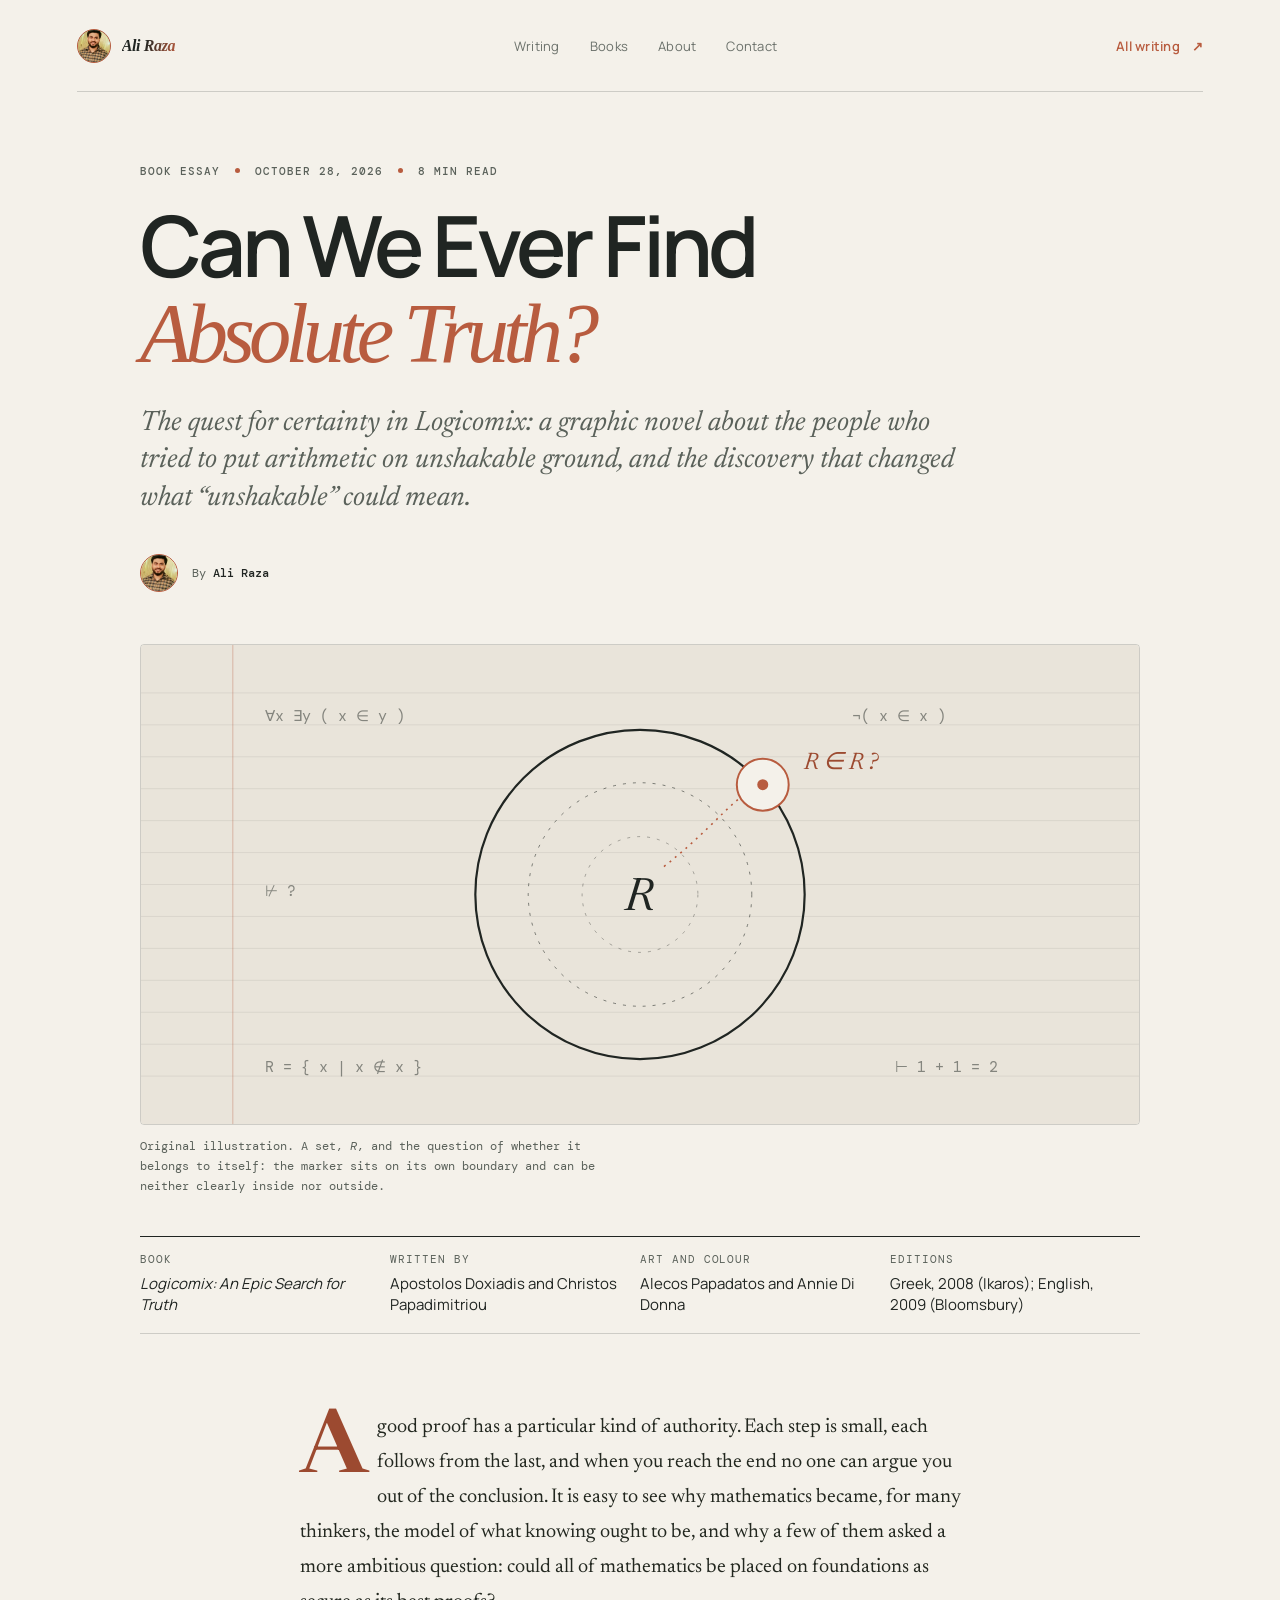
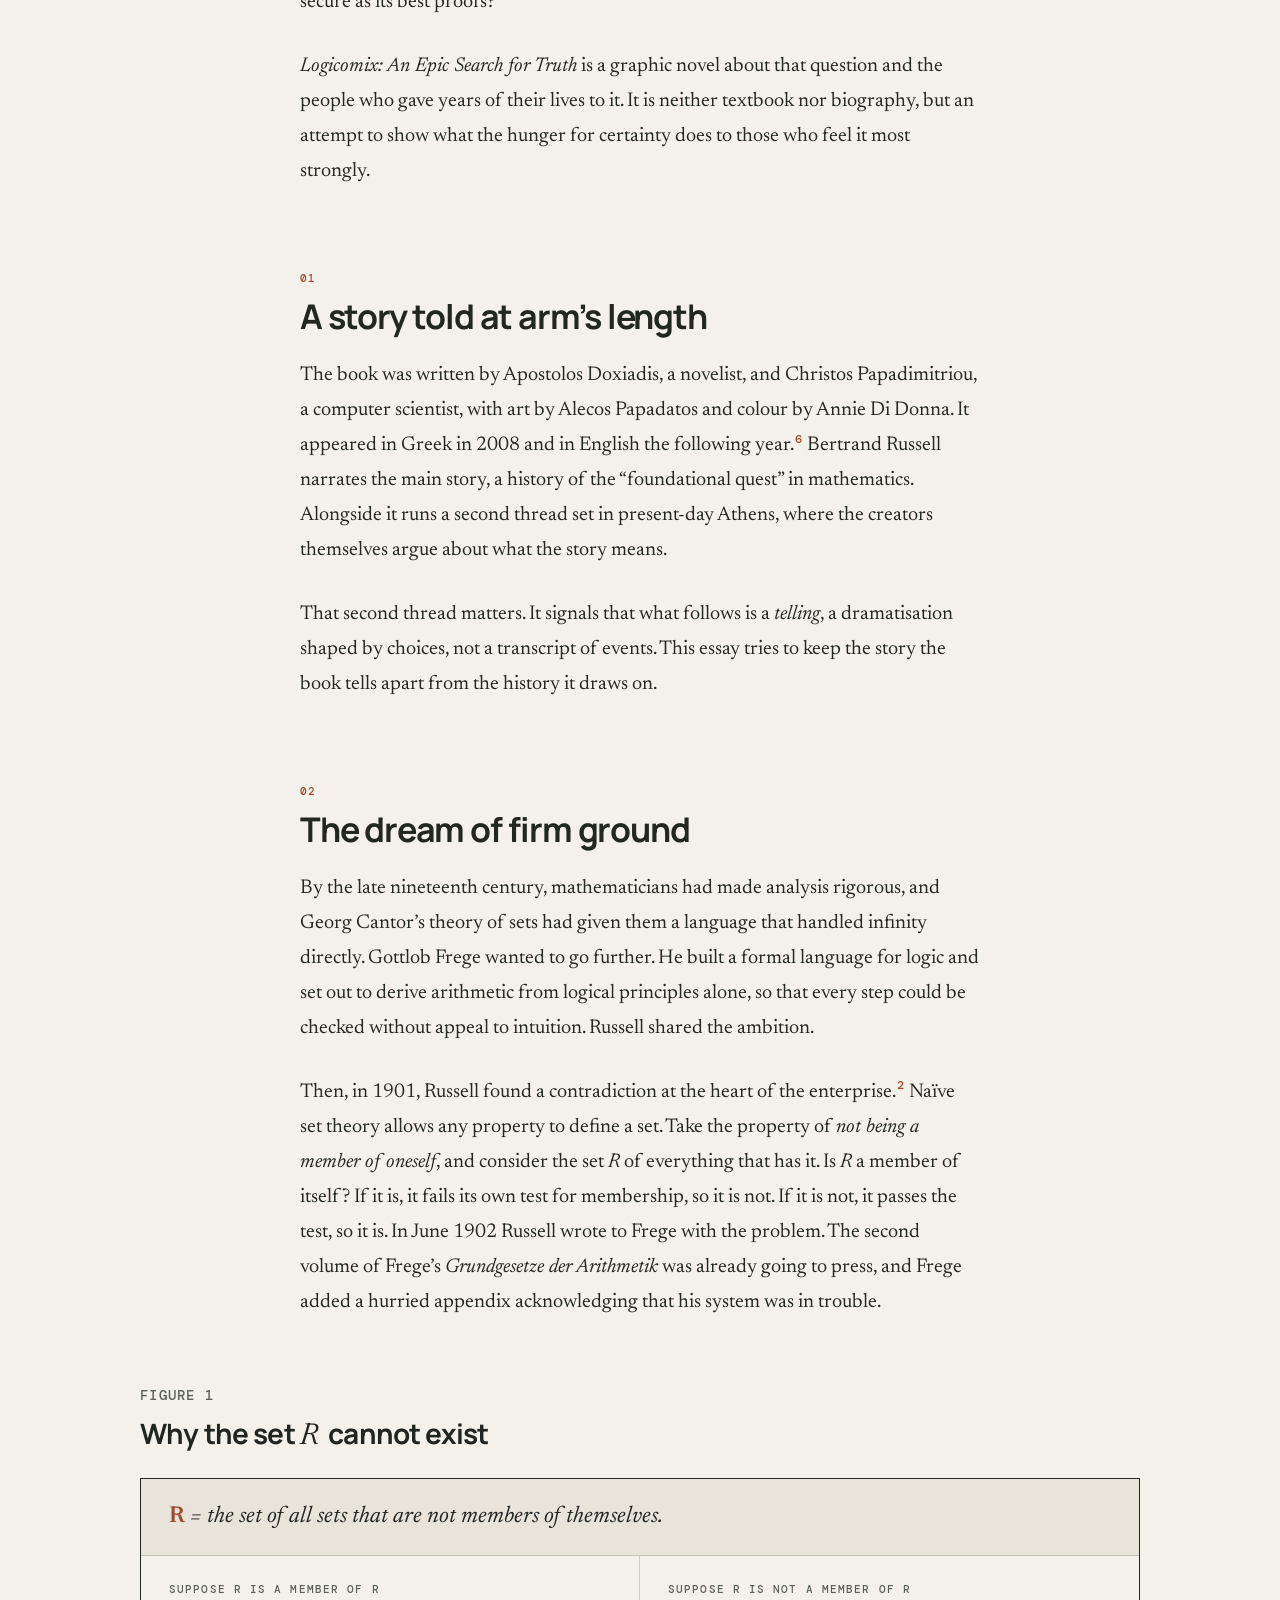
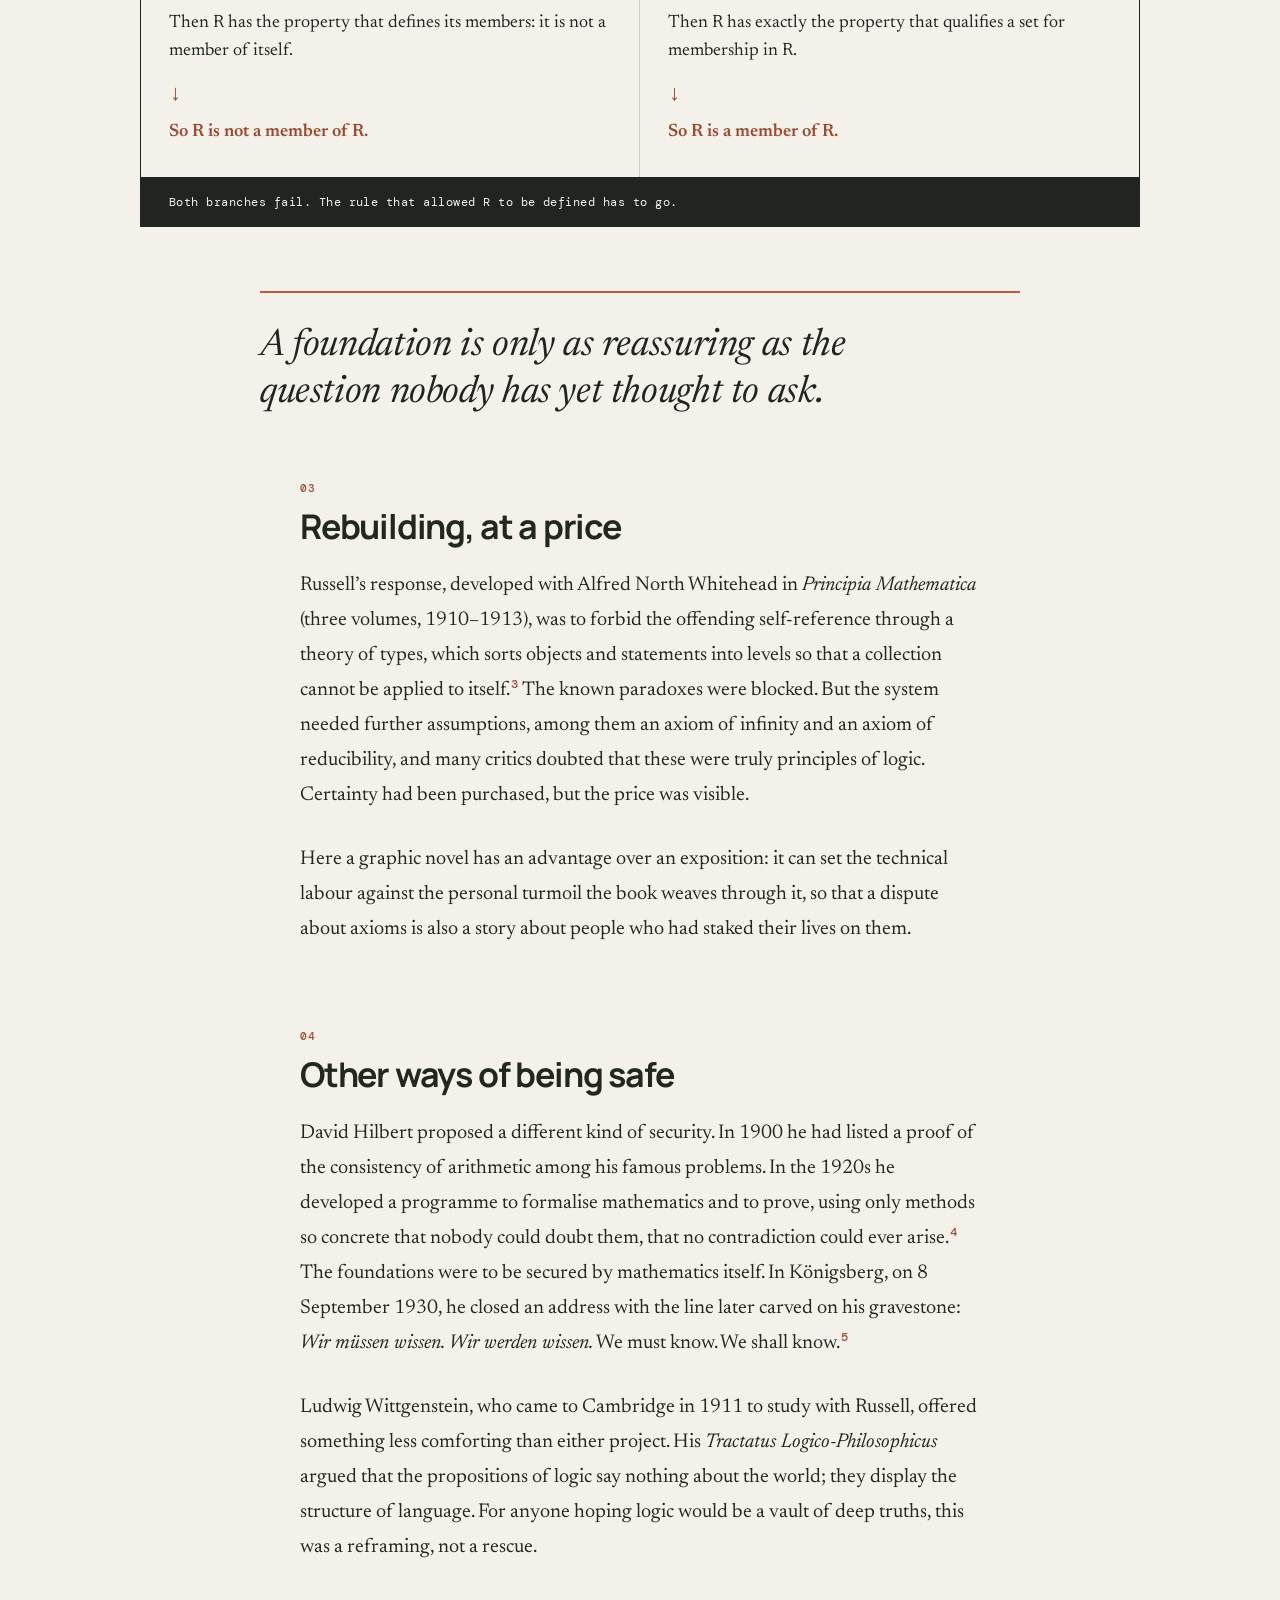
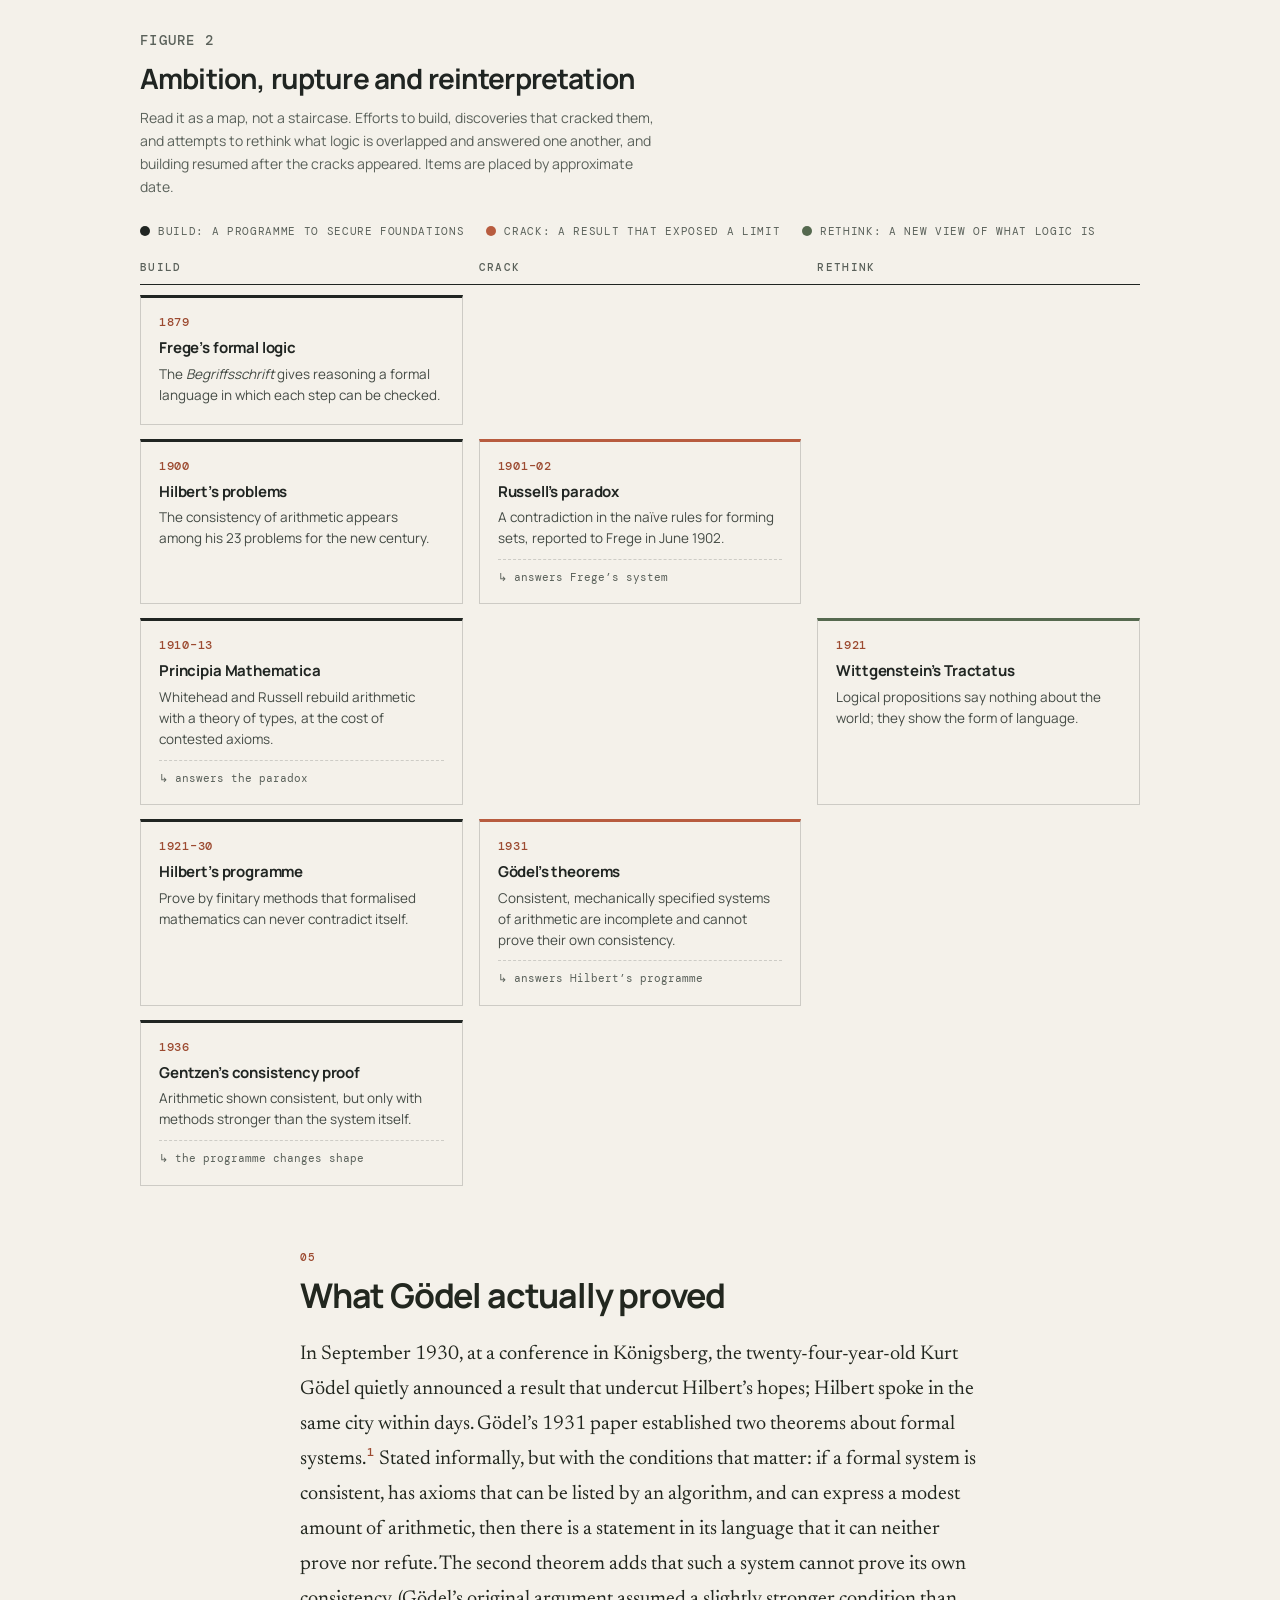
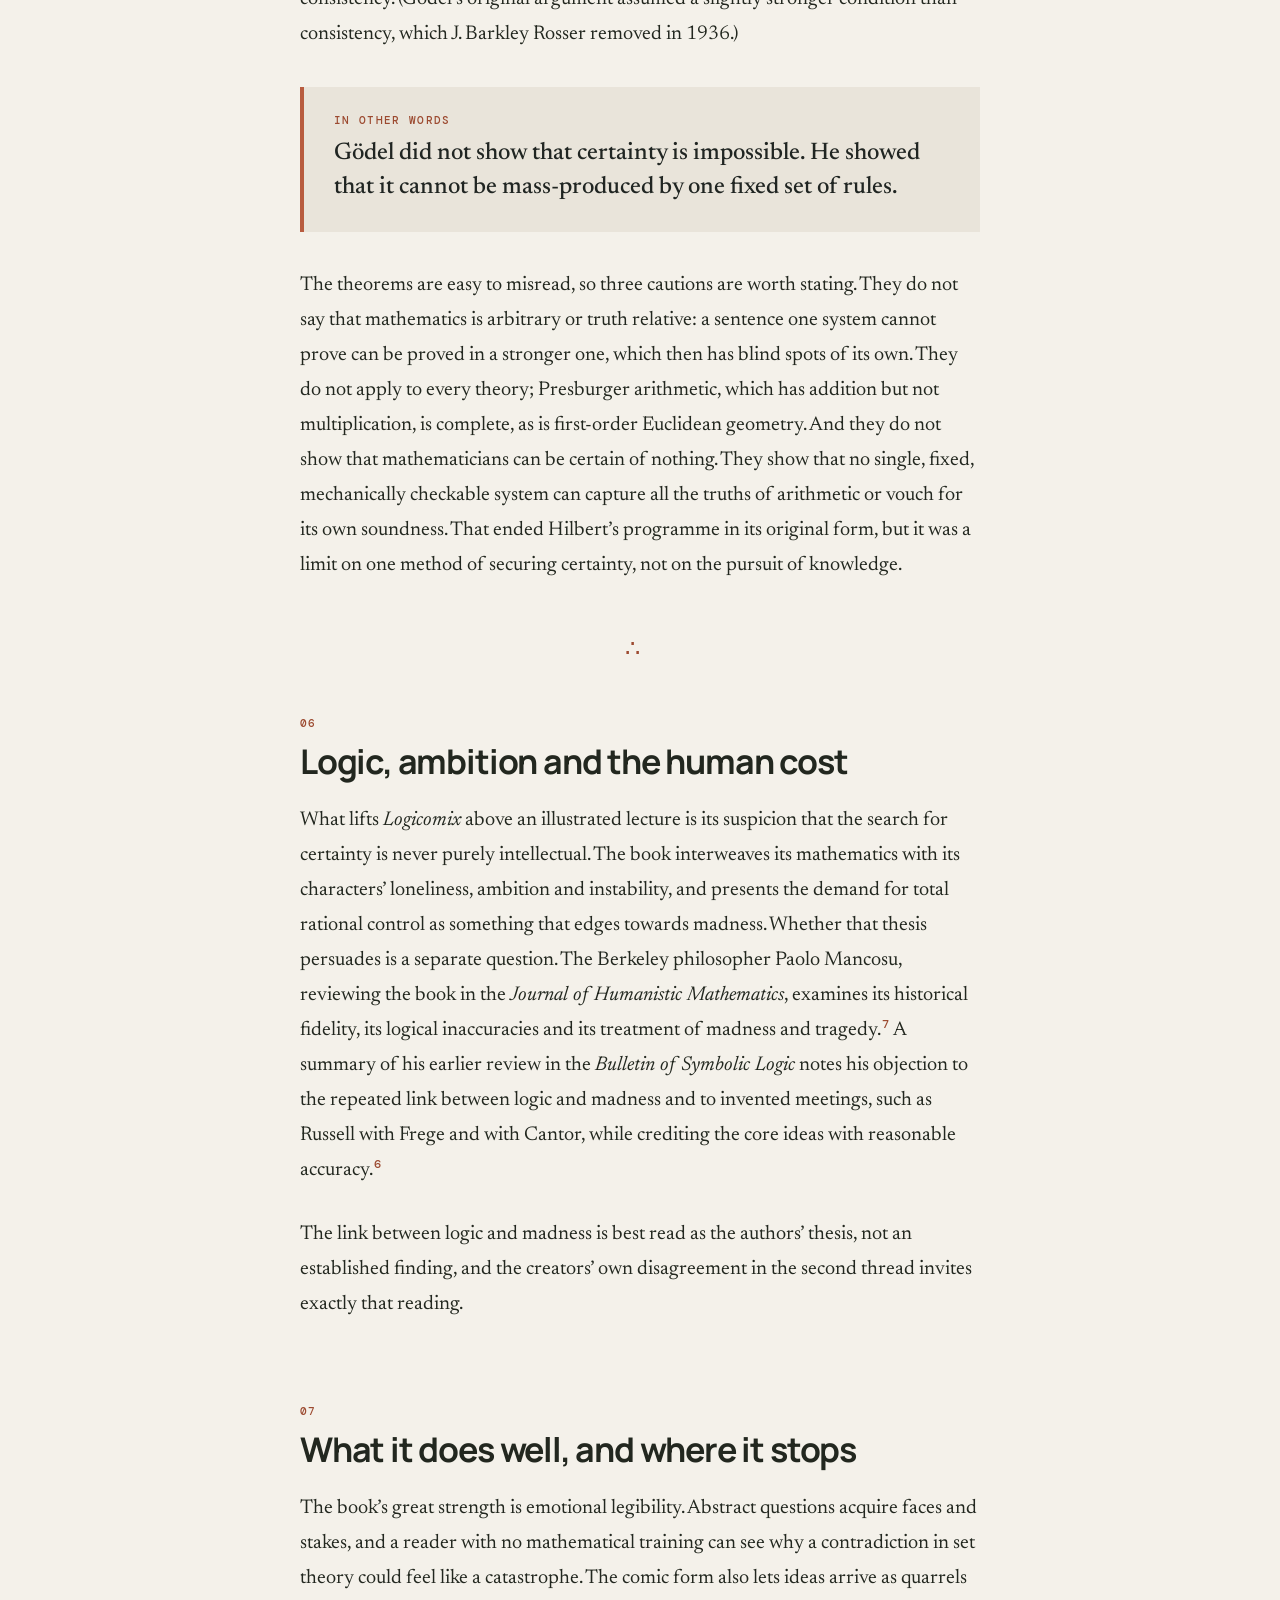
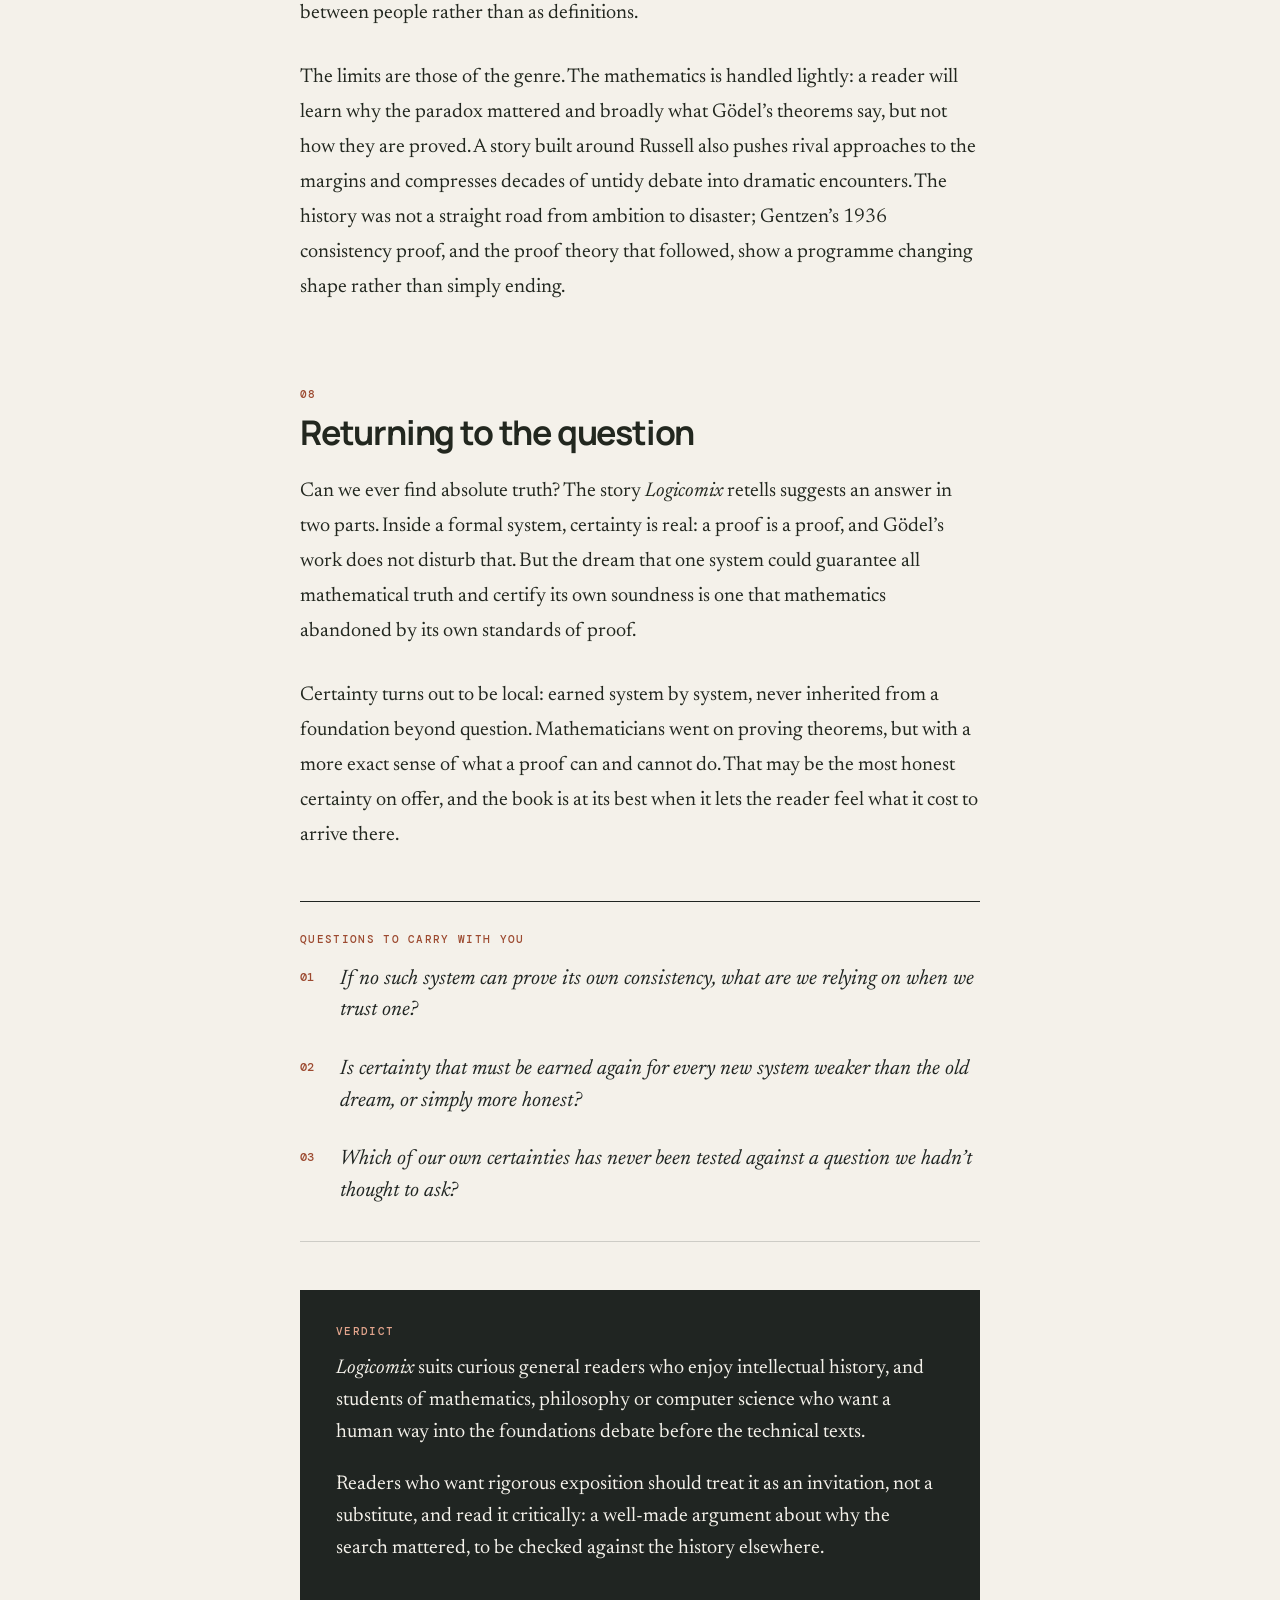
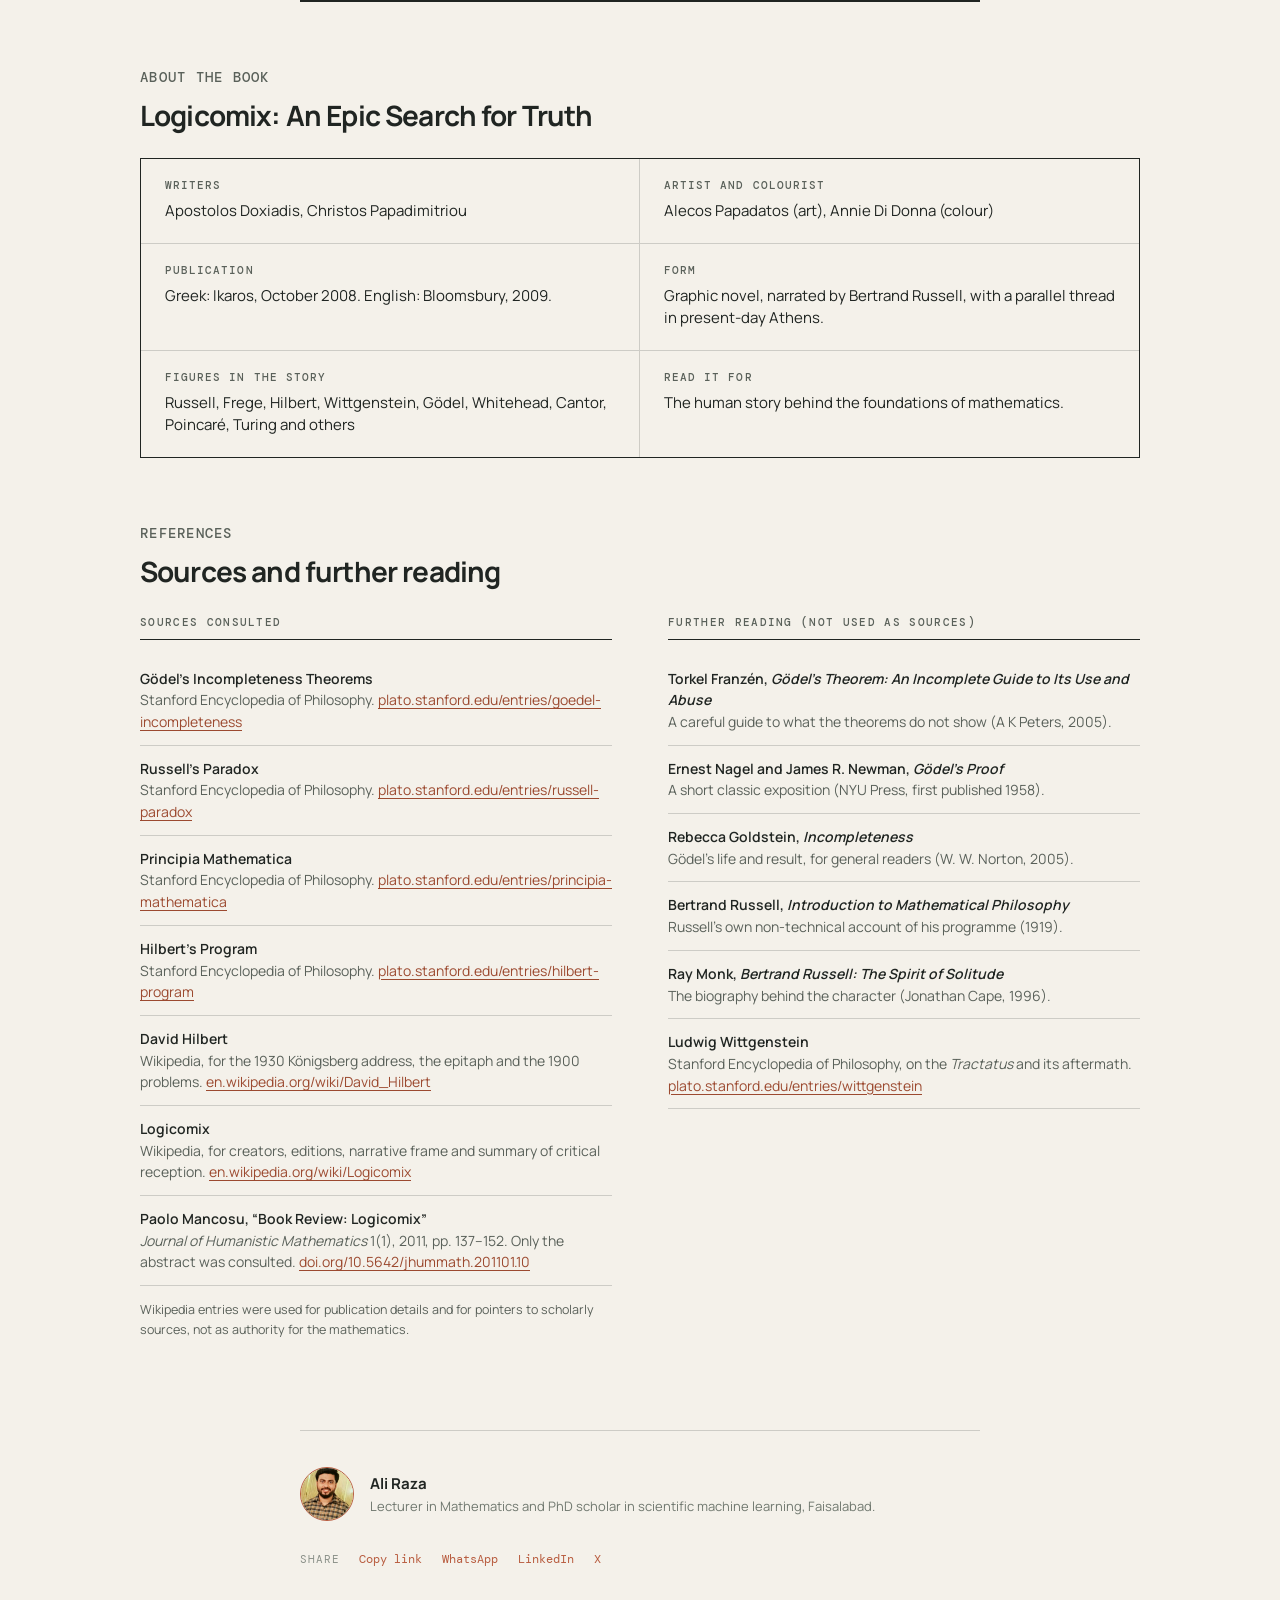
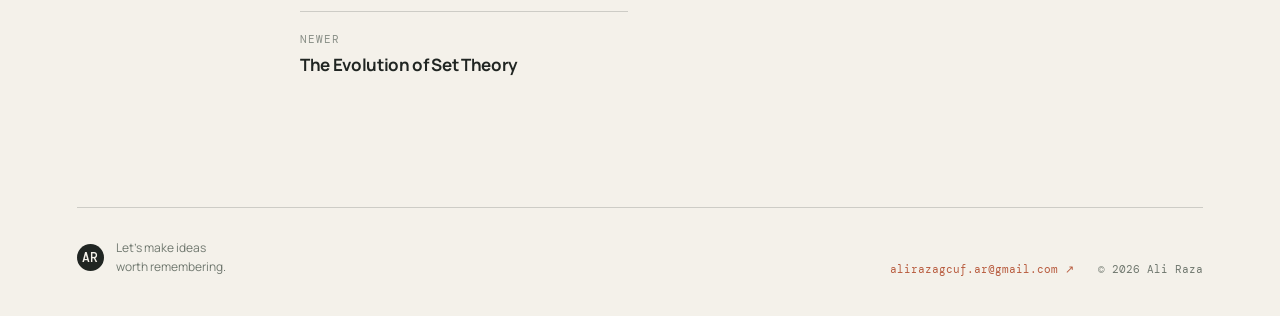
==== commit 4464e7bd: "Publish essay: The Evolution of Set Theory Adds the essay page with KaTeX maths, an original cover i" ====
--- a/writing/logicomix-search-for-truth/index.html
+++ b/writing/logicomix-search-for-truth/index.html
@@ -57,6 +57,7 @@
       <a class="wordmark" href="../../" aria-label="Ali Raza home"><span class="header-avatar"><img src="../../profile.jpeg" alt="" /></span><span class="wordmark-name">Ali Raza</span></a>
       <nav class="site-nav" aria-label="Main navigation">
         <a href="../../#writing" aria-current="page">Writing</a>
+        <a href="../../#books">Books</a>
         <a href="../../#about">About</a>
         <a href="../../#contact">Contact</a>
       </nav>
@@ -288,7 +289,7 @@
               <a href="https://twitter.com/intent/tweet?text=Can%20We%20Ever%20Find%20Absolute%20Truth%3F&amp;url=https%3A%2F%2Falirazatech.me%2Fwriting%2Flogicomix-search-for-truth%2F" target="_blank" rel="noopener">X</a>
             </div>
             <nav class="article-nav" aria-label="More writing">
-              <a class="article-nav-newer" href="../../#writing"><span>Back to</span><strong>All writing</strong></a>
+              <a class="article-nav-newer" href="../evolution-of-set-theory/"><span>Newer</span><strong>The Evolution of Set Theory</strong></a>
             </nav>
           </footer>
         </div>
@@ -303,6 +304,8 @@
       </div>
     </footer>
   </div>
+  <script data-goatcounter="https://alirazatech.goatcounter.com/count"
+        async src="//gc.zgo.at/count.js"></script>
   <script>
     (function () {
       var bar = document.getElementById("read-progress");
--- a/styles.css
+++ b/styles.css
@@ -120,10 +120,88 @@
 .social-links a { color: #70786f; }
 .social-links a:hover { color: var(--rust); }
 .footer-right a { color: var(--rust); }
+/* Books */
+.books-section { padding: 93px 0 125px; border-top: 1px solid var(--line); }
+.book-upload { display: none; max-width: 860px; margin-bottom: 56px; padding: 30px 32px 26px; border: 1px solid var(--rust); border-radius: 14px; background: var(--paper-deep); }
+.owner-mode .book-upload { display: block; }
+.upload-head { margin-bottom: 20px; }
+.upload-head h3 { margin: 8px 0 0; font-size: 22px; letter-spacing: -.03em; font-weight: 600; }
+.dropzone { display: flex; flex-direction: column; align-items: center; gap: 6px; padding: 34px 20px; border: 1.5px dashed rgba(184, 92, 63, .55); border-radius: 10px; background: var(--paper); text-align: center; cursor: pointer; transition: background .2s ease, border-color .2s ease, transform .2s ease; }
+.dropzone:hover, .dropzone.dragging { border-color: var(--rust); background: #fbf8f2; }
+.dropzone.dragging { transform: scale(1.01); }
+.dropzone.has-file { border-style: solid; }
+.dropzone-icon { display: grid; place-items: center; width: 40px; height: 40px; margin-bottom: 6px; border-radius: 50%; background: var(--rust); color: var(--paper); font-size: 20px; }
+.dropzone-title { font-size: 15px; font-weight: 600; word-break: break-all; }
+.dropzone-sub { color: #747b73; font: 11px var(--mono); }
+.upload-fields { display: grid; grid-template-columns: 1fr 1fr; gap: 4px 28px; margin-top: 22px; }
+.upload-fields .wide { grid-column: 1 / -1; }
+.upload-fields label { display: block; margin: 12px 0 2px; color: #70786f; font: 11px var(--mono); text-transform: uppercase; letter-spacing: .08em; }
+.upload-fields label span { color: #a4a79f; text-transform: none; }
+.upload-fields input[type="text"], .upload-fields textarea { width: 100%; padding: 11px 0; border: 0; border-bottom: 1px solid var(--line); border-radius: 0; outline: none; background: transparent; color: var(--ink); font: 15px var(--sans); resize: vertical; }
+.upload-fields input[type="file"] { width: 100%; padding: 11px 0; color: #70786f; font: 12px var(--mono); }
+.upload-fields input:focus, .upload-fields textarea:focus { border-color: var(--rust); }
+.upload-progress { height: 4px; margin-top: 22px; overflow: hidden; border-radius: 4px; background: var(--line); }
+.upload-bar { width: 0; height: 100%; background: var(--rust); transition: width .15s linear; }
+.book-upload .form-footer { margin-top: 22px; }
+.book-upload .form-footer button { border: 0; padding: 13px 20px; background: var(--ink); color: var(--paper); font: 12px var(--mono); cursor: pointer; transition: background .2s ease; }
+.book-upload .form-footer button:hover { background: var(--rust); }
+.book-upload .form-footer .secondary-button { padding: 0; background: transparent; color: var(--rust); }
+.book-upload .form-footer .secondary-button:hover { background: transparent; color: var(--ink); }
+.book-edit { padding: 0; border: 0; background: transparent; color: var(--rust); font: 11px var(--mono); cursor: pointer; }
+.book-edit:hover { color: var(--ink); }
+.book-upload .form-footer button:disabled { opacity: .5; cursor: progress; }
+#book-status { color: var(--rust); font: 11px var(--mono); }
+#book-status.is-error { color: #a1301a; font-weight: 500; }
+.book-toolbar { display: flex; align-items: center; justify-content: space-between; flex-wrap: wrap; gap: 16px 24px; margin-bottom: 36px; }
+.book-search { width: min(320px, 100%); padding: 11px 0; border: 0; border-bottom: 1px solid var(--line); border-radius: 0; outline: none; background: transparent; color: var(--ink); font: 14px var(--sans); }
+.book-search:focus { border-color: var(--rust); }
+.book-chips { display: flex; flex-wrap: wrap; gap: 8px; }
+.chip { padding: 7px 14px; border: 1px solid var(--line); border-radius: 999px; background: transparent; color: #5f665f; font: 11px var(--mono); cursor: pointer; transition: all .2s ease; }
+.chip:hover { border-color: var(--rust); color: var(--rust); }
+.chip.active { border-color: var(--ink); background: var(--ink); color: var(--paper); }
+.book-grid { display: grid; grid-template-columns: repeat(auto-fill, minmax(min(100%, 300px), 1fr)); gap: 44px 36px; }
+.book-grid .list-empty { grid-column: 1 / -1; }
+.book { display: grid; grid-template-columns: 124px 1fr; gap: 22px; align-items: start; }
+.book-cover { position: relative; display: flex; flex-direction: column; justify-content: space-between; aspect-ratio: 2 / 3; overflow: hidden; padding: 14px 12px 12px 18px; border-radius: 3px 8px 8px 3px; background: var(--cover-bg); color: var(--cover-fg); box-shadow: 0 1px 0 rgba(255, 255, 255, .25) inset, 0 10px 24px -8px rgba(32, 37, 34, .45); transition: transform .35s cubic-bezier(.22, 1, .36, 1), box-shadow .35s ease; }
+.book-cover::before { content: ""; position: absolute; top: 0; bottom: 0; left: 7px; width: 1px; background: currentColor; opacity: .3; }
+.book:hover .book-cover { transform: translateY(-6px) rotate(-1.5deg); box-shadow: 0 1px 0 rgba(255, 255, 255, .25) inset, 0 18px 30px -10px rgba(32, 37, 34, .5); }
+.book-cover img { position: absolute; inset: 0; width: 100%; height: 100%; object-fit: cover; }
+.cover-title { position: relative; font: italic 600 15px/1.2 Georgia, serif; letter-spacing: -.02em; display: -webkit-box; -webkit-line-clamp: 5; -webkit-box-orient: vertical; overflow: hidden; }
+.cover-author { position: relative; margin-top: auto; padding-top: 8px; font: 8px/1.4 var(--mono); text-transform: uppercase; letter-spacing: .08em; opacity: .75; }
+.book-format { position: absolute; top: 8px; right: 8px; padding: 2px 6px; border-radius: 3px; background: rgba(32, 37, 34, .78); color: #f4f1ea; font: 500 9px var(--mono); text-transform: uppercase; letter-spacing: .06em; }
+.book-info { min-width: 0; }
+.book-category { margin: 0 0 8px; color: var(--rust); font: 10px var(--mono); text-transform: uppercase; letter-spacing: .09em; }
+.book-info h3 { margin: 0; font-size: 18px; line-height: 1.25; letter-spacing: -.025em; font-weight: 600; }
+.book-author { margin: 5px 0 0; color: #70786f; font: italic 14px Georgia, serif; }
+.book-desc { margin: 12px 0 0; color: #737a72; font-size: 12.5px; line-height: 1.55; display: -webkit-box; -webkit-line-clamp: 3; -webkit-box-orient: vertical; overflow: hidden; }
+.book-desc.expanded { display: block; -webkit-line-clamp: unset; overflow: visible; }
+.desc-toggle { margin: 6px 0 0; padding: 0; border: 0; background: transparent; color: var(--rust); font: 11px var(--mono); cursor: pointer; }
+.desc-toggle:hover { color: var(--ink); }
+.book-meta { margin: 12px 0 0; color: #8a9088; font: 10.5px var(--mono); }
+.book-actions { display: flex; flex-wrap: wrap; align-items: center; gap: 10px 16px; margin-top: 16px; }
+.book-download { display: inline-flex; gap: 8px; padding: 9px 14px; background: var(--ink); color: var(--paper); font: 12px var(--mono); transition: background .2s ease, transform .2s ease; }
+.book-download:hover { background: var(--rust); transform: translateY(-1px); }
+.book-preview { color: var(--rust); font: 11px var(--mono); border-bottom: 1px solid var(--rust); padding-bottom: 2px; }
+.book-preview:hover { color: var(--ink); border-color: var(--ink); }
+.book-delete { padding: 0; border: 0; background: transparent; color: #a1301a; font: 11px var(--mono); cursor: pointer; }
+.book-delete:hover { color: var(--ink); }
+/* Share and copy link */
+.share-wrap { position: relative; z-index: 3; display: inline-flex; align-items: center; gap: 16px; }
+.share-copy, .share-menu summary { padding: 0; border: 0; background: transparent; color: var(--rust); font: 11px var(--mono); list-style: none; cursor: pointer; }
+.share-menu summary::-webkit-details-marker { display: none; }
+.share-copy:hover, .share-menu summary:hover, .share-menu[open] summary { color: var(--ink); }
+.share-menu { position: relative; }
+.share-pop { position: absolute; left: 0; top: calc(100% + 8px); z-index: 30; display: flex; flex-direction: column; min-width: 150px; padding: 6px; border: 1px solid var(--rust); border-radius: 8px; background: var(--paper); box-shadow: 0 14px 30px -10px rgba(32, 37, 34, .35); }
+.share-pop a { padding: 8px 10px; border-radius: 4px; font: 12px var(--mono); white-space: nowrap; }
+.share-pop a:hover { background: var(--paper-deep); color: var(--rust); }
+.post-share { position: relative; z-index: 3; margin-top: 12px; }
+.book-actions .share-wrap { gap: 14px; }
+.book.highlight { animation: book-flash 3s ease; }
+@keyframes book-flash { 0%, 70% { box-shadow: 0 0 0 10px rgba(184, 92, 63, .18); background: rgba(184, 92, 63, .08); } 100% { box-shadow: 0 0 0 10px transparent; background: transparent; } }
 /* Reading view */
 .read-progress { position: fixed; top: 0; left: 0; right: 0; z-index: 100; height: 3px; background: var(--rust); transform: scaleX(0); transform-origin: 0 50%; pointer-events: none; }
 .article-view { display: none; }
-body.reading .intro, body.reading .writing-section, body.reading .about-section, body.reading .write-section { display: none; }
+body.reading .intro, body.reading .writing-section, body.reading .books-section, body.reading .about-section, body.reading .write-section { display: none; }
 body.reading .article-view { display: block; padding: 56px 0 110px; }
 .article-header, .article-body, .article-footer, .article-missing { max-width: 700px; margin-left: auto; margin-right: auto; }
 .article-back { display: block; width: min(700px, 100%); margin: 0 auto 64px; color: var(--rust); font: 12px var(--mono); }
@@ -180,7 +258,10 @@
   h1 em { white-space: normal; }
   .intro-bottom, .section-heading, .site-footer { align-items: start; flex-direction: column; gap: 28px; }
   .scroll-cue { display: none; }
-  .writing-section, .about-section, .write-section { padding: 75px 0 82px; }
+  .writing-section, .about-section, .write-section, .books-section { padding: 75px 0 82px; }
+  .book-upload { padding: 22px 18px; }
+  .upload-fields { grid-template-columns: 1fr; }
+  .book { grid-template-columns: 104px 1fr; gap: 18px; }
   .section-note { text-align: left; }
   .post { grid-template-columns: 35px 1fr; gap: 13px; padding: 24px 0; }
   .post:hover { padding: 24px 8px; }
--- a/writing/essay.css
+++ b/writing/essay.css
@@ -43,6 +43,14 @@
 .prose sup a { padding: 0 1px; text-decoration: none; }
 .prose .opening::first-letter { float: left; margin: .06em .1em 0 0; color: var(--rust-text); font: 600 4.4em/.8 var(--serif); }
 .prose em { font-style: italic; }
+.prose h3 { margin: 1.9em 0 .55em; font: 700 clamp(19px, 2vw, 22px)/1.3 var(--sans); letter-spacing: -.025em; }
+.prose ul { margin: 0 0 1.45em; padding-left: 1.2em; }
+.prose li { margin-bottom: .55em; padding-left: .2em; }
+.prose li::marker { color: var(--rust-text); }
+.prose strong { font-weight: 600; }
+.katex { font-size: 1.05em; }
+.katex-display { margin: .2em 0; overflow-x: auto; overflow-y: hidden; padding: 4px 0; }
+.key-idea .katex-display { margin: .6em 0; }
 .break { max-width: 680px; margin: 2.2em auto; color: var(--rust-text); font: 24px var(--serif); text-align: center; letter-spacing: .6em; }
 
 /* Pull quote and key idea */
@@ -71,6 +79,7 @@
 .paradox .case p { margin: 0; font: 400 18px/1.55 var(--serif); }
 .paradox .case .arrow { display: block; margin: 12px 0; color: var(--rust-text); font: 22px var(--mono); }
 .paradox .case .result { color: var(--rust-text); font-weight: 600; }
+.paradox .definition, .paradox .verdict-line { margin: 0; }
 .paradox .verdict-line { grid-column: 1 / -1; padding: 16px 28px; border-top: 1px solid var(--ink); background: var(--ink); color: var(--paper); font: 12px var(--mono); letter-spacing: .04em; }
 
 /* History map */
